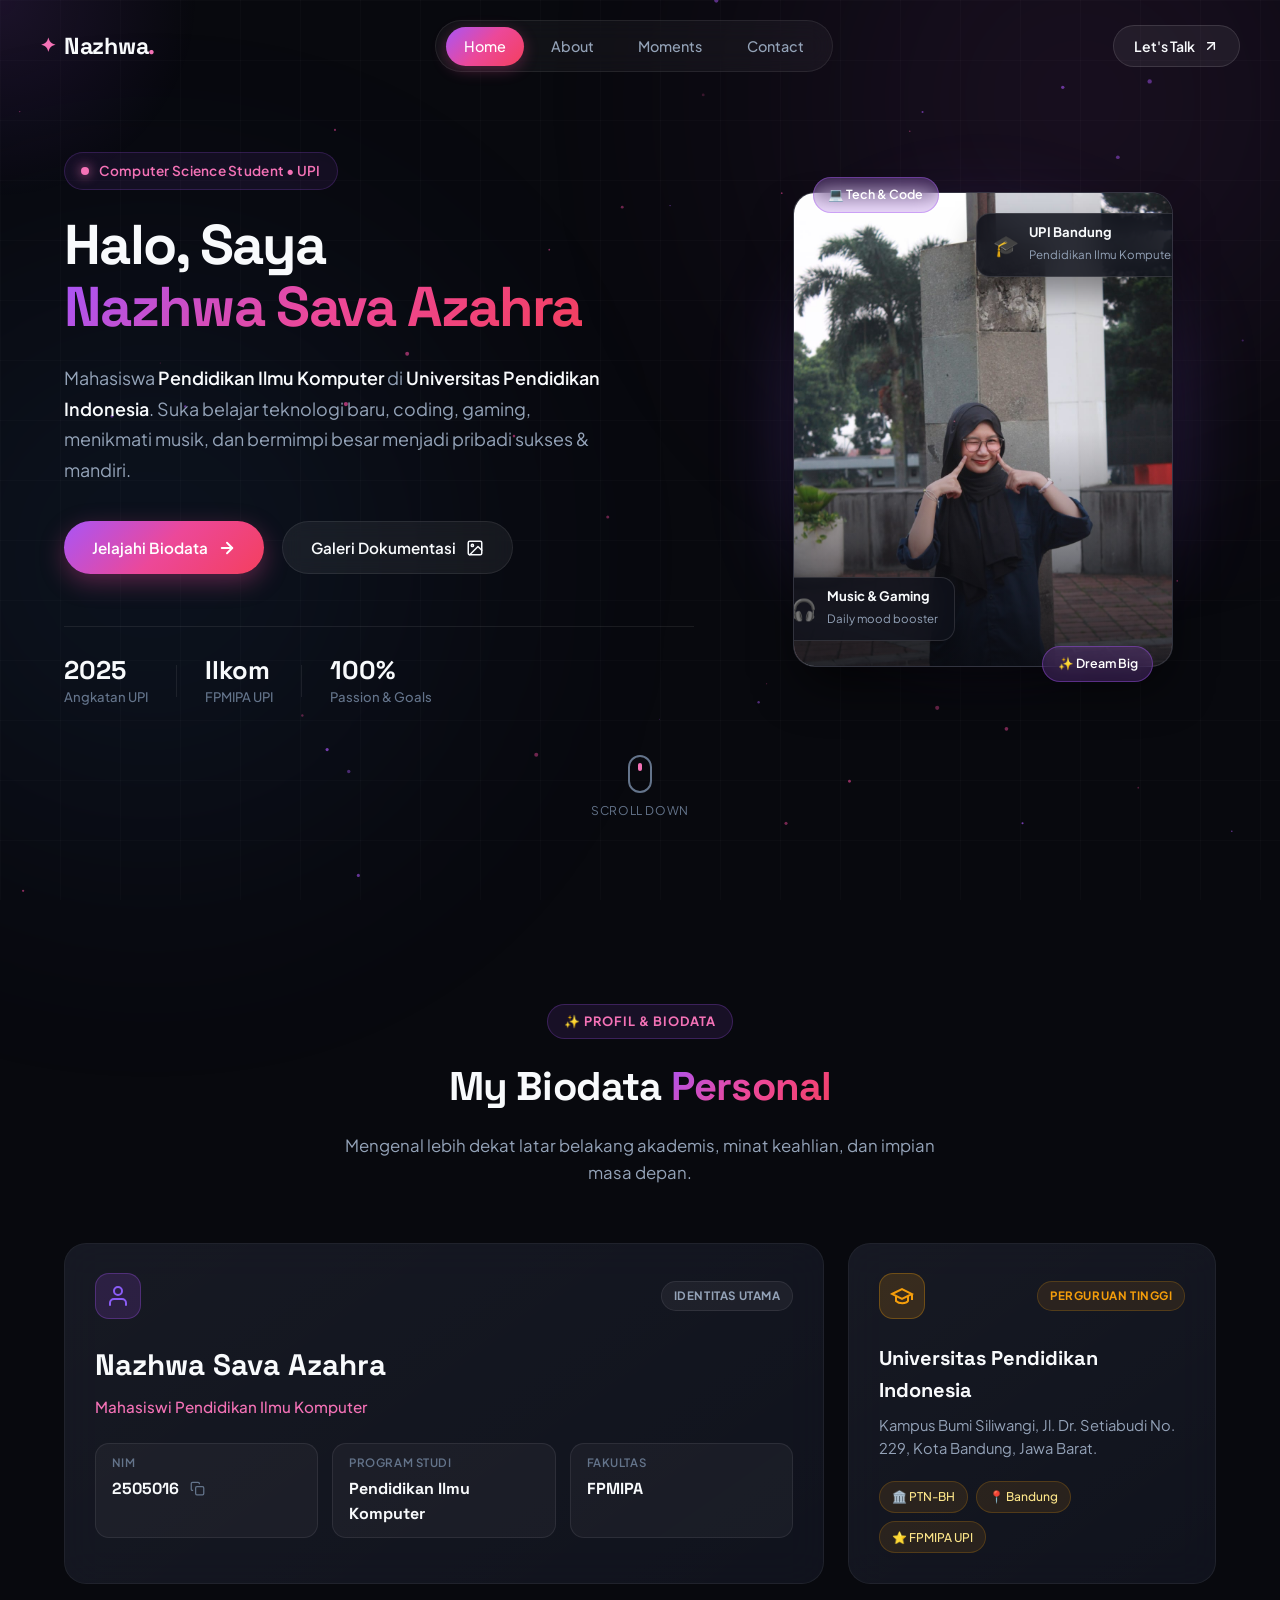
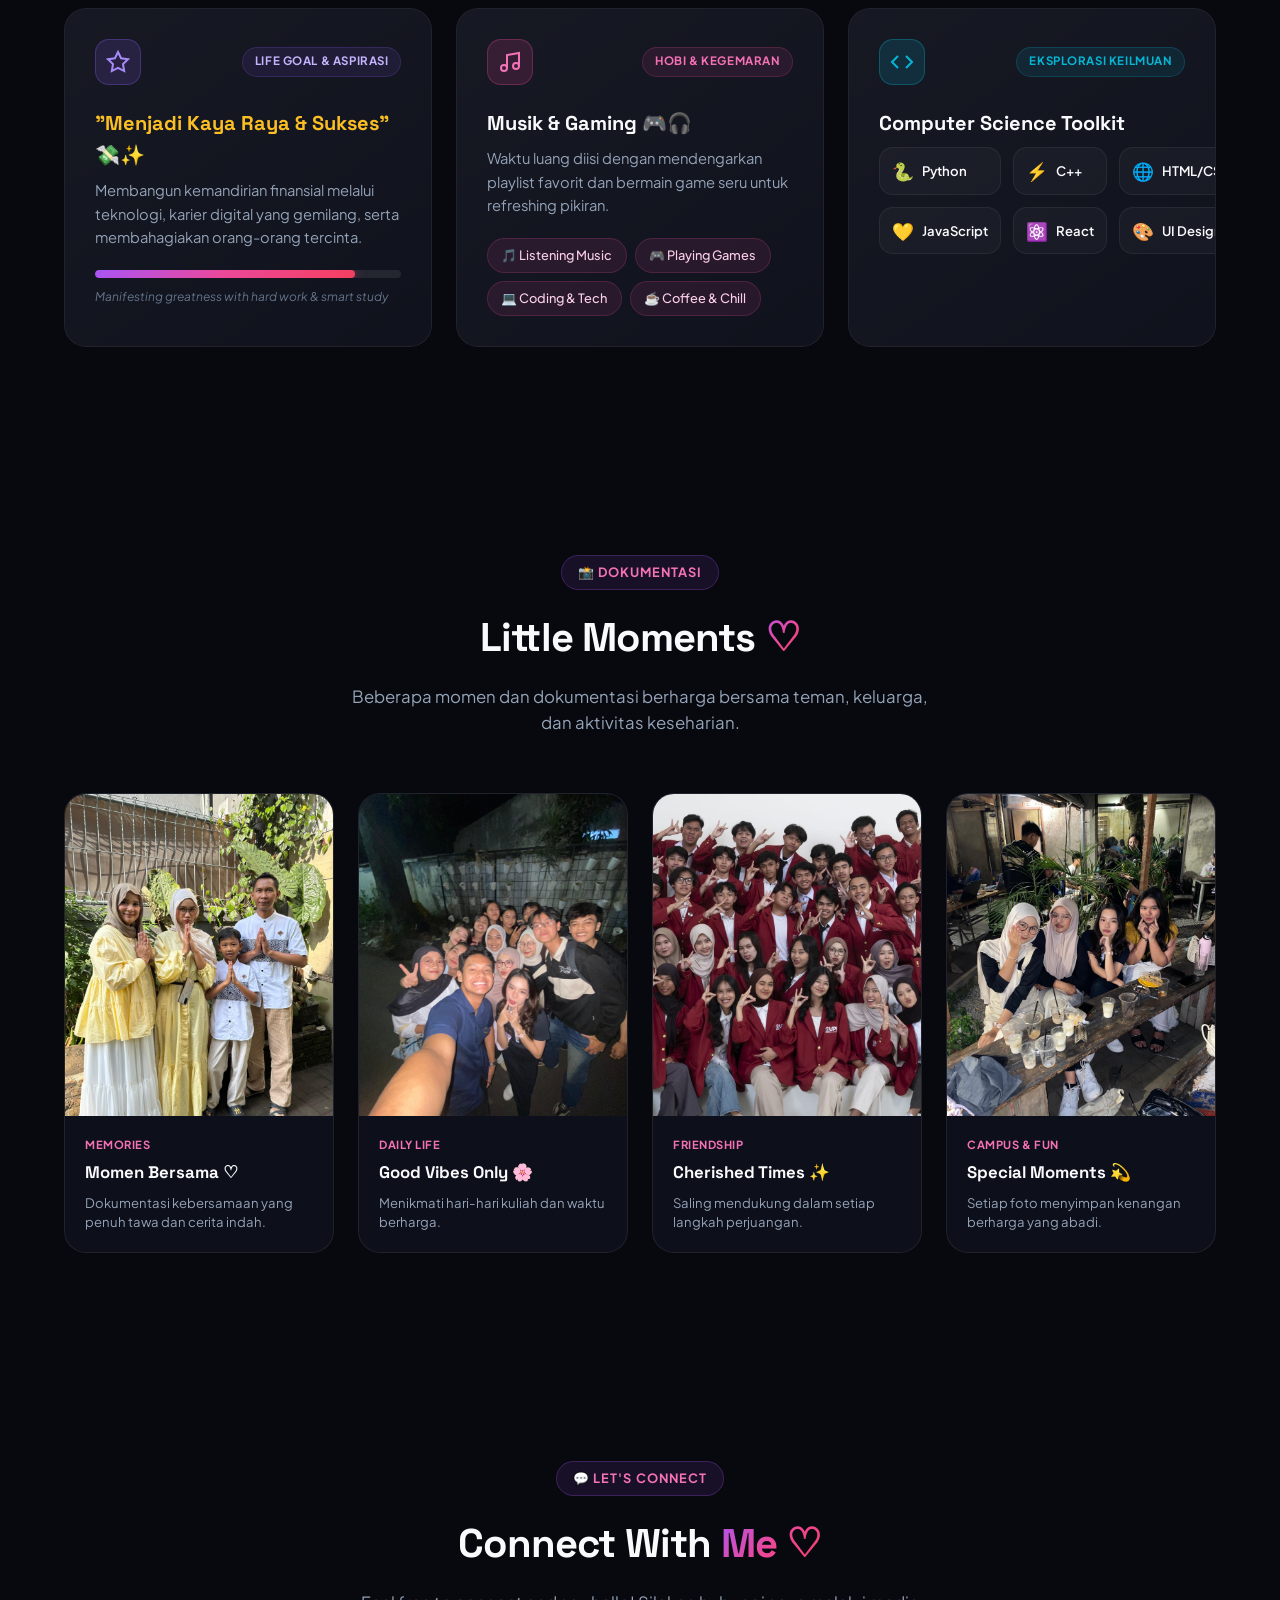
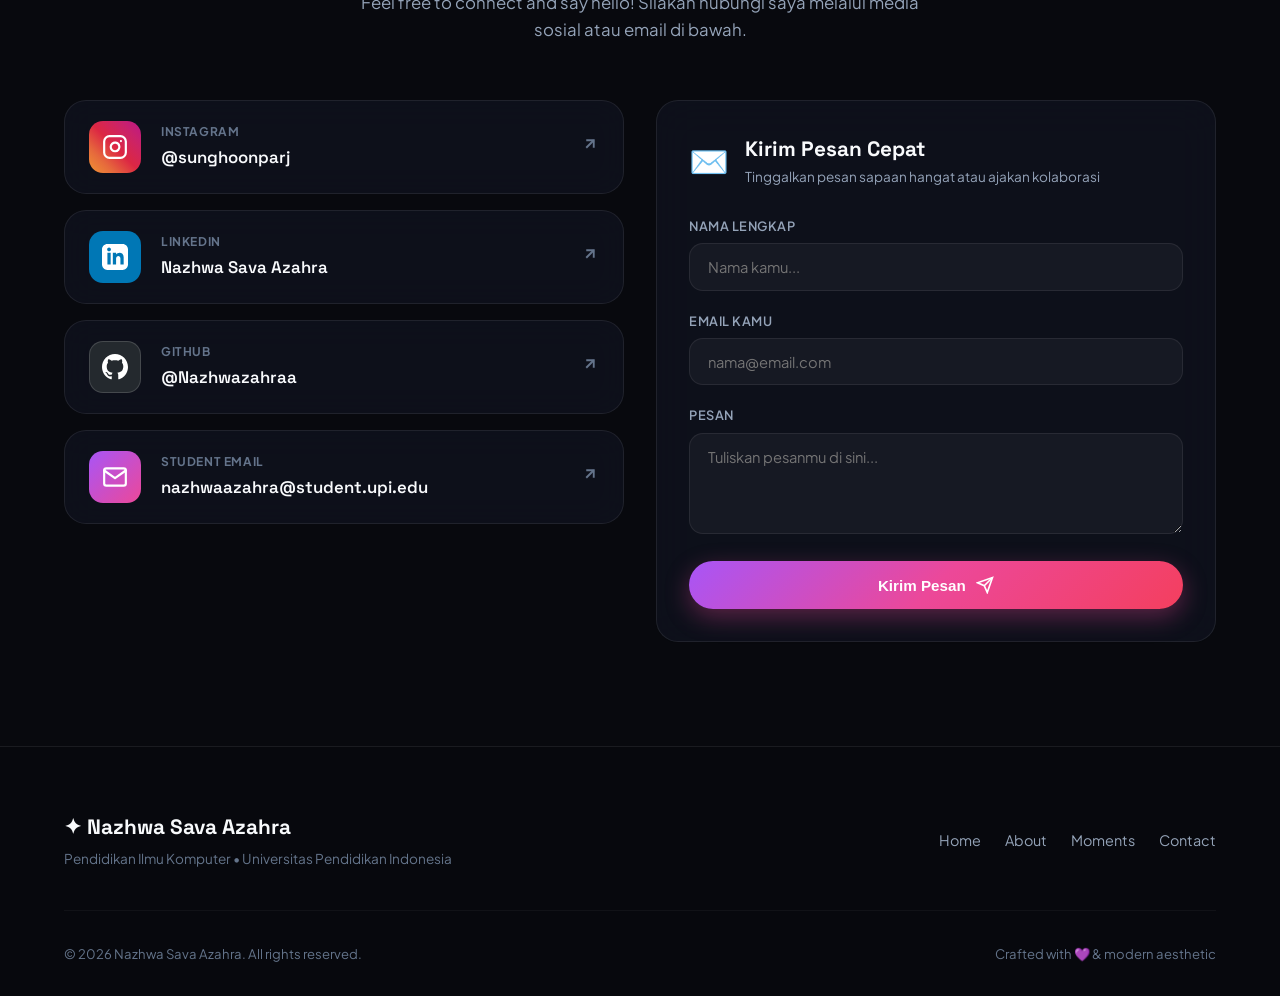
==== index.html @ 4b1cbdb0 "feat: modern redesign of Nazhwa Sava Azahra biodata & portfolio" ====
<!DOCTYPE html>
<html lang="id">
<head>
    <meta charset="UTF-8">
    <meta name="viewport" content="width=device-width, initial-scale=1.0">
    <meta name="description" content="Website Biodata & Portofolio Nazhwa Sava Azahra - Mahasiswa Pendidikan Ilmu Komputer Universitas Pendidikan Indonesia (UPI)">
    <meta name="keywords" content="Nazhwa Sava Azahra, Biodata Nazhwa, UPI, Pendidikan Ilmu Komputer, Portfolio">
    <meta name="author" content="Nazhwa Sava Azahra">
    <title>Nazhwa Sava Azahra | Official Portfolio & Biodata</title>
    
    <!-- Google Fonts -->
    <link rel="preconnect" href="https://fonts.googleapis.com">
    <link rel="preconnect" href="https://fonts.gstatic.com" crossorigin>
    <link href="https://fonts.googleapis.com/css2?family=Plus+Jakarta+Sans:wght@300;400;500;600;700;800&family=Space+Grotesk:wght@500;600;700&display=swap" rel="stylesheet">
    
    <!-- Stylesheet -->
    <link rel="stylesheet" href="style.css">
    
    <!-- Favicon -->
    <link rel="icon" href="data:image/svg+xml,<svg xmlns='http://www.w3.org/2000/svg' viewBox='0 0 100 100'><text y='.9em' font-size='90'>🌸</text></svg>">
</head>
<body>
    <!-- Ambient Background Effects -->
    <div class="ambient-glow glow-top"></div>
    <div class="ambient-glow glow-bottom"></div>
    <div class="ambient-grid"></div>
    <canvas id="particleCanvas" class="particle-canvas"></canvas>

    <!-- Custom Cursor Glow -->
    <div class="cursor-glow" id="cursorGlow"></div>

    <!-- Navigation Header -->
    <header class="header" id="header">
        <nav class="navbar">
            <a href="#home" class="logo">
                <span class="logo-sparkle">✦</span>
                <span class="logo-text">Nazhwa<span class="accent-dot">.</span></span>
            </a>

            <div class="nav-menu" id="navMenu">
                <ul class="nav-list">
                    <li class="nav-item">
                        <a href="#home" class="nav-link active" data-section="home">Home</a>
                    </li>
                    <li class="nav-item">
                        <a href="#about" class="nav-link" data-section="about">About</a>
                    </li>
                    <li class="nav-item">
                        <a href="#documentation" class="nav-link" data-section="documentation">Moments</a>
                    </li>
                    <li class="nav-item">
                        <a href="#contact" class="nav-link" data-section="contact">Contact</a>
                    </li>
                </ul>
            </div>

            <div class="nav-actions">
                <a href="#contact" class="btn-nav">
                    <span>Let's Talk</span>
                    <svg width="16" height="16" viewBox="0 0 24 24" fill="none" stroke="currentColor" stroke-width="2.2" stroke-linecap="round" stroke-linejoin="round"><line x1="7" y1="17" x2="17" y2="7"></line><polyline points="7 7 17 7 17 17"></polyline></svg>
                </a>
                <button class="mobile-toggle" id="mobileToggle" aria-label="Toggle navigation">
                    <span class="bar bar-1"></span>
                    <span class="bar bar-2"></span>
                </button>
            </div>
        </nav>
    </header>

    <main>
        <!-- HERO SECTION -->
        <section class="hero" id="home">
            <div class="hero-container">
                <div class="hero-text-col">
                    <div class="hero-pill animate-fade">
                        <span class="pulse-indicator"></span>
                        <span class="pill-text">Computer Science Student • UPI</span>
                    </div>

                    <h1 class="hero-heading animate-fade-delay-1">
                        Halo, Saya <br>
                        <span class="gradient-text">Nazhwa Sava Azahra</span>
                    </h1>

                    <p class="hero-bio animate-fade-delay-2">
                        Mahasiswa <strong>Pendidikan Ilmu Komputer</strong> di <strong>Universitas Pendidikan Indonesia</strong>.
                        Suka belajar teknologi baru, coding, gaming, menikmati musik, dan bermimpi besar menjadi pribadi sukses & mandiri.
                    </p>

                    <div class="hero-buttons animate-fade-delay-3">
                        <a href="#about" class="btn btn-primary">
                            <span>Jelajahi Biodata</span>
                            <svg width="18" height="18" viewBox="0 0 24 24" fill="none" stroke="currentColor" stroke-width="2.5" stroke-linecap="round" stroke-linejoin="round"><line x1="5" y1="12" x2="19" y2="12"></line><polyline points="12 5 19 12 12 19"></polyline></svg>
                        </a>
                        <a href="#documentation" class="btn btn-secondary">
                            <span>Galeri Dokumentasi</span>
                            <svg width="18" height="18" viewBox="0 0 24 24" fill="none" stroke="currentColor" stroke-width="2" stroke-linecap="round" stroke-linejoin="round"><rect x="3" y="3" width="18" height="18" rx="2" ry="2"></rect><circle cx="8.5" cy="8.5" r="1.5"></circle><polyline points="21 15 16 10 5 21"></polyline></svg>
                        </a>
                    </div>

                    <!-- Hero Stats -->
                    <div class="hero-stats-row animate-fade-delay-4">
                        <div class="stat-card">
                            <span class="stat-num">2025</span>
                            <span class="stat-desc">Angkatan UPI</span>
                        </div>
                        <div class="stat-sep"></div>
                        <div class="stat-card">
                            <span class="stat-num">Ilkom</span>
                            <span class="stat-desc">FPMIPA UPI</span>
                        </div>
                        <div class="stat-sep"></div>
                        <div class="stat-card">
                            <span class="stat-num">100%</span>
                            <span class="stat-desc">Passion & Goals</span>
                        </div>
                    </div>
                </div>

                <div class="hero-visual-col animate-fade-delay-2">
                    <div class="profile-card-wrapper">
                        <div class="profile-glow"></div>
                        <div class="profile-frame">
                            <img src="images/foto5.jpeg" alt="Foto Nazhwa Sava Azahra" class="profile-img" id="profileImage">
                            <div class="profile-overlay-gradient"></div>
                            
                            <!-- Badges floating on profile -->
                            <div class="floating-tag tag-top-right">
                                <span class="tag-icon">🎓</span>
                                <div class="tag-text">
                                    <strong>UPI Bandung</strong>
                                    <span>Pendidikan Ilmu Komputer</span>
                                </div>
                            </div>

                            <div class="floating-tag tag-bottom-left">
                                <span class="tag-icon">🎧</span>
                                <div class="tag-text">
                                    <strong>Music & Gaming</strong>
                                    <span>Daily mood booster</span>
                                </div>
                            </div>
                        </div>

                        <!-- Tech / Passion floating pills -->
                        <div class="floating-bubble bubble-1">💻 Tech & Code</div>
                        <div class="floating-bubble bubble-2">✨ Dream Big</div>
                    </div>
                </div>
            </div>

            <a href="#about" class="scroll-down-btn" aria-label="Scroll ke About">
                <span class="scroll-mouse">
                    <span class="scroll-wheel"></span>
                </span>
                <span class="scroll-text">Scroll Down</span>
            </a>
        </section>

        <!-- ABOUT / BIODATA SECTION -->
        <section class="section about-section" id="about">
            <div class="section-container">
                <div class="section-badge-wrapper">
                    <span class="section-badge">✨ PROFIL & BIODATA</span>
                </div>
                <h2 class="section-title">My Biodata <span class="gradient-text">Personal</span></h2>
                <p class="section-subtitle">
                    Mengenal lebih dekat latar belakang akademis, minat keahlian, dan impian masa depan.
                </p>

                <!-- Bento Grid Layout -->
                <div class="bento-grid">
                    <!-- Main Profile Bento -->
                    <div class="bento-card bento-hero-info">
                        <div class="bento-header">
                            <div class="bento-icon-box">
                                <svg width="24" height="24" viewBox="0 0 24 24" fill="none" stroke="currentColor" stroke-width="2" stroke-linecap="round" stroke-linejoin="round"><path d="M20 21v-2a4 4 0 0 0-4-4H8a4 4 0 0 0-4 4v2"></path><circle cx="12" cy="7" r="4"></circle></svg>
                            </div>
                            <span class="bento-badge">Identitas Utama</span>
                        </div>
                        <h3 class="bento-name">Nazhwa Sava Azahra</h3>
                        <p class="bento-subname">Mahasiswi Pendidikan Ilmu Komputer</p>

                        <div class="info-chips-list">
                            <div class="info-chip">
                                <span class="chip-label">NIM</span>
                                <div class="chip-value-group">
                                    <span class="chip-value" id="nimText">2505016</span>
                                    <button class="copy-btn" onclick="copyNIM()" title="Salin NIM">
                                        <svg width="15" height="15" viewBox="0 0 24 24" fill="none" stroke="currentColor" stroke-width="2"><rect x="9" y="9" width="13" height="13" rx="2" ry="2"></rect><path d="M5 15H4a2 2 0 0 1-2-2V4a2 2 0 0 1 2-2h9a2 2 0 0 1 2 2v1"></path></svg>
                                    </button>
                                </div>
                            </div>
                            <div class="info-chip">
                                <span class="chip-label">Program Studi</span>
                                <span class="chip-value">Pendidikan Ilmu Komputer</span>
                            </div>
                            <div class="info-chip">
                                <span class="chip-label">Fakultas</span>
                                <span class="chip-value">FPMIPA</span>
                            </div>
                        </div>
                    </div>

                    <!-- Campus Bento -->
                    <div class="bento-card bento-campus">
                        <div class="bento-header">
                            <div class="bento-icon-box gold">
                                <svg width="24" height="24" viewBox="0 0 24 24" fill="none" stroke="currentColor" stroke-width="2"><path d="M22 10v6M2 10l10-5 10 5-10 5z"></path><path d="M6 12v5c3 3 10 3 12 0v-5"></path></svg>
                            </div>
                            <span class="bento-badge gold">Perguruan Tinggi</span>
                        </div>
                        <h4 class="bento-card-title">Universitas Pendidikan Indonesia</h4>
                        <p class="bento-card-desc">Kampus Bumi Siliwangi, Jl. Dr. Setiabudi No. 229, Kota Bandung, Jawa Barat.</p>
                        <div class="campus-tags">
                            <span class="mini-pill">🏛️ PTN-BH</span>
                            <span class="mini-pill">📍 Bandung</span>
                            <span class="mini-pill">⭐ FPMIPA UPI</span>
                        </div>
                    </div>

                    <!-- Cita-cita / Aspirasi Bento -->
                    <div class="bento-card bento-goals">
                        <div class="bento-header">
                            <div class="bento-icon-box purple">
                                <svg width="24" height="24" viewBox="0 0 24 24" fill="none" stroke="currentColor" stroke-width="2"><polygon points="12 2 15.09 8.26 22 9.27 17 14.14 18.18 21.02 12 17.77 5.82 21.02 7 14.14 2 9.27 8.91 8.26 12 2"></polygon></svg>
                            </div>
                            <span class="bento-badge purple">Life Goal & Aspirasi</span>
                        </div>
                        <h4 class="bento-card-title goals-headline">"Menjadi Kaya Raya & Sukses" 💸✨</h4>
                        <p class="bento-card-desc">
                            Membangun kemandirian finansial melalui teknologi, karier digital yang gemilang, serta membahagiakan orang-orang tercinta.
                        </p>
                        <div class="goal-progress-bar">
                            <div class="progress-fill" style="width: 85%;"></div>
                        </div>
                        <span class="goal-subtext">Manifesting greatness with hard work & smart study</span>
                    </div>

                    <!-- Hobi & Interests Bento -->
                    <div class="bento-card bento-hobby">
                        <div class="bento-header">
                            <div class="bento-icon-box pink">
                                <svg width="24" height="24" viewBox="0 0 24 24" fill="none" stroke="currentColor" stroke-width="2"><path d="M9 18V5l12-2v13"></path><circle cx="6" cy="18" r="3"></circle><circle cx="18" cy="16" r="3"></circle></svg>
                            </div>
                            <span class="bento-badge pink">Hobi & Kegemaran</span>
                        </div>
                        <h4 class="bento-card-title">Musik & Gaming 🎮🎧</h4>
                        <p class="bento-card-desc">
                            Waktu luang diisi dengan mendengarkan playlist favorit dan bermain game seru untuk refreshing pikiran.
                        </p>
                        <div class="hobby-chips">
                            <span class="hobby-tag">🎵 Listening Music</span>
                            <span class="hobby-tag">🎮 Playing Games</span>
                            <span class="hobby-tag">💻 Coding & Tech</span>
                            <span class="hobby-tag">☕ Coffee & Chill</span>
                        </div>
                    </div>

                    <!-- Skills & Tech Stack Bento -->
                    <div class="bento-card bento-skills">
                        <div class="bento-header">
                            <div class="bento-icon-box cyan">
                                <svg width="24" height="24" viewBox="0 0 24 24" fill="none" stroke="currentColor" stroke-width="2"><polyline points="16 18 22 12 16 6"></polyline><polyline points="8 6 2 12 8 18"></polyline></svg>
                            </div>
                            <span class="bento-badge cyan">Eksplorasi Keilmuan</span>
                        </div>
                        <h4 class="bento-card-title">Computer Science Toolkit</h4>
                        <div class="skills-grid">
                            <div class="skill-item">
                                <span class="skill-icon">🐍</span>
                                <span class="skill-name">Python</span>
                            </div>
                            <div class="skill-item">
                                <span class="skill-icon">⚡</span>
                                <span class="skill-name">C++</span>
                            </div>
                            <div class="skill-item">
                                <span class="skill-icon">🌐</span>
                                <span class="skill-name">HTML/CSS</span>
                            </div>
                            <div class="skill-item">
                                <span class="skill-icon">💛</span>
                                <span class="skill-name">JavaScript</span>
                            </div>
                            <div class="skill-item">
                                <span class="skill-icon">⚛️</span>
                                <span class="skill-name">React</span>
                            </div>
                            <div class="skill-item">
                                <span class="skill-icon">🎨</span>
                                <span class="skill-name">UI Design</span>
                            </div>
                        </div>
                    </div>
                </div>
            </div>
        </section>

        <!-- DOCUMENTATION / GALLERY SECTION -->
        <section class="section moments-section" id="documentation">
            <div class="section-container">
                <div class="section-badge-wrapper">
                    <span class="section-badge">📸 DOKUMENTASI</span>
                </div>
                <h2 class="section-title">Little Moments <span class="gradient-text">♡</span></h2>
                <p class="section-subtitle">
                    Beberapa momen dan dokumentasi berharga bersama teman, keluarga, dan aktivitas keseharian.
                </p>

                <!-- Moments Gallery Grid -->
                <div class="moments-grid">
                    <!-- Photo 1 -->
                    <div class="moment-card" onclick="openLightbox('images/foto1.jpeg', 'Dokumentasi Momen 1', 'Momen berharga bersama teman dan rekan seperjuangan.')">
                        <div class="moment-img-wrapper">
                            <img src="images/foto1.jpeg" alt="Dokumentasi 1 - Nazhwa Sava Azahra" loading="lazy">
                            <div class="moment-overlay">
                                <span class="zoom-icon">
                                    <svg width="22" height="22" viewBox="0 0 24 24" fill="none" stroke="currentColor" stroke-width="2"><circle cx="11" cy="11" r="8"></circle><line x1="21" y1="21" x2="16.65" y2="16.65"></line><line x1="11" y1="8" x2="11" y2="14"></line><line x1="8" y1="11" x2="14" y2="11"></line></svg>
                                </span>
                            </div>
                        </div>
                        <div class="moment-info">
                            <span class="moment-tag">Memories</span>
                            <h4 class="moment-caption">Momen Bersama ♡</h4>
                            <p class="moment-sub">Dokumentasi kebersamaan yang penuh tawa dan cerita indah.</p>
                        </div>
                    </div>

                    <!-- Photo 2 -->
                    <div class="moment-card" onclick="openLightbox('images/foto2.jpeg', 'Dokumentasi Momen 2', 'Hangout dan momen santai pengisi energi positif.')">
                        <div class="moment-img-wrapper">
                            <img src="images/foto2.jpeg" alt="Dokumentasi 2 - Nazhwa Sava Azahra" loading="lazy">
                            <div class="moment-overlay">
                                <span class="zoom-icon">
                                    <svg width="22" height="22" viewBox="0 0 24 24" fill="none" stroke="currentColor" stroke-width="2"><circle cx="11" cy="11" r="8"></circle><line x1="21" y1="21" x2="16.65" y2="16.65"></line><line x1="11" y1="8" x2="11" y2="14"></line><line x1="8" y1="11" x2="14" y2="11"></line></svg>
                                </span>
                            </div>
                        </div>
                        <div class="moment-info">
                            <span class="moment-tag">Daily Life</span>
                            <h4 class="moment-caption">Good Vibes Only 🌸</h4>
                            <p class="moment-sub">Menikmati hari-hari kuliah dan waktu berharga.</p>
                        </div>
                    </div>

                    <!-- Photo 3 -->
                    <div class="moment-card" onclick="openLightbox('images/foto3.jpeg', 'Dokumentasi Momen 3', 'Suasana kebersamaan yang tak terlupakan.')">
                        <div class="moment-img-wrapper">
                            <img src="images/foto3.jpeg" alt="Dokumentasi 3 - Nazhwa Sava Azahra" loading="lazy">
                            <div class="moment-overlay">
                                <span class="zoom-icon">
                                    <svg width="22" height="22" viewBox="0 0 24 24" fill="none" stroke="currentColor" stroke-width="2"><circle cx="11" cy="11" r="8"></circle><line x1="21" y1="21" x2="16.65" y2="16.65"></line><line x1="11" y1="8" x2="11" y2="14"></line><line x1="8" y1="11" x2="14" y2="11"></line></svg>
                                </span>
                            </div>
                        </div>
                        <div class="moment-info">
                            <span class="moment-tag">Friendship</span>
                            <h4 class="moment-caption">Cherished Times ✨</h4>
                            <p class="moment-sub">Saling mendukung dalam setiap langkah perjuangan.</p>
                        </div>
                    </div>

                    <!-- Photo 4 -->
                    <div class="moment-card" onclick="openLightbox('images/foto4.jpeg', 'Dokumentasi Momen 4', 'Eksplorasi kegiatan kampus & momen tak tergantikan.')">
                        <div class="moment-img-wrapper">
                            <img src="images/foto4.jpeg" alt="Dokumentasi 4 - Nazhwa Sava Azahra" loading="lazy">
                            <div class="moment-overlay">
                                <span class="zoom-icon">
                                    <svg width="22" height="22" viewBox="0 0 24 24" fill="none" stroke="currentColor" stroke-width="2"><circle cx="11" cy="11" r="8"></circle><line x1="21" y1="21" x2="16.65" y2="16.65"></line><line x1="11" y1="8" x2="11" y2="14"></line><line x1="8" y1="11" x2="14" y2="11"></line></svg>
                                </span>
                            </div>
                        </div>
                        <div class="moment-info">
                            <span class="moment-tag">Campus & Fun</span>
                            <h4 class="moment-caption">Special Moments 💫</h4>
                            <p class="moment-sub">Setiap foto menyimpan kenangan berharga yang abadi.</p>
                        </div>
                    </div>
                </div>
            </div>
        </section>

        <!-- CONTACT SECTION -->
        <section class="section contact-section" id="contact">
            <div class="section-container">
                <div class="section-badge-wrapper">
                    <span class="section-badge">💬 LET'S CONNECT</span>
                </div>
                <h2 class="section-title">Connect With <span class="gradient-text">Me ♡</span></h2>
                <p class="section-subtitle">
                    Feel free to connect and say hello! Silakan hubungi saya melalui media sosial atau email di bawah.
                </p>

                <div class="contact-layout">
                    <!-- Left: Social Channels Grid -->
                    <div class="social-channels-grid">
                        <!-- Instagram -->
                        <a href="https://instagram.com/sunghoonparj" target="_blank" rel="noopener noreferrer" class="social-box instagram">
                            <div class="social-icon-wrapper">
                                <svg width="26" height="26" viewBox="0 0 24 24" fill="none" stroke="currentColor" stroke-width="2" stroke-linecap="round" stroke-linejoin="round"><rect x="2" y="2" width="20" height="20" rx="5" ry="5"></rect><path d="M16 11.37A4 4 0 1 1 12.63 8 4 4 0 0 1 16 11.37z"></path><line x1="17.5" y1="6.5" x2="17.51" y2="6.5"></line></svg>
                            </div>
                            <div class="social-details">
                                <span class="social-platform-name">Instagram</span>
                                <span class="social-handle">@sunghoonparj</span>
                            </div>
                            <span class="external-link-arrow">
                                <svg width="18" height="18" viewBox="0 0 24 24" fill="none" stroke="currentColor" stroke-width="2.5"><line x1="7" y1="17" x2="17" y2="7"></line><polyline points="7 7 17 7 17 17"></polyline></svg>
                            </span>
                        </a>

                        <!-- LinkedIn -->
                        <a href="https://linkedin.com/in/nazhwa-sava-azahra" target="_blank" rel="noopener noreferrer" class="social-box linkedin">
                            <div class="social-icon-wrapper">
                                <svg width="26" height="26" viewBox="0 0 24 24" fill="currentColor"><path d="M19 0h-14c-2.761 0-5 2.239-5 5v14c0 2.761 2.239 5 5 5h14c2.762 0 5-2.239 5-5v-14c0-2.761-2.238-5-5-5zm-11 19h-3v-11h3v11zm-1.5-12.268c-.966 0-1.75-.79-1.75-1.764s.784-1.764 1.75-1.764 1.75.79 1.75 1.764-.783 1.764-1.75 1.764zm13.5 12.268h-3v-5.604c0-3.368-4-3.113-4 0v5.604h-3v-11h3v1.765c1.396-2.586 7-2.777 7 2.476v6.759z"/></svg>
                            </div>
                            <div class="social-details">
                                <span class="social-platform-name">LinkedIn</span>
                                <span class="social-handle">Nazhwa Sava Azahra</span>
                            </div>
                            <span class="external-link-arrow">
                                <svg width="18" height="18" viewBox="0 0 24 24" fill="none" stroke="currentColor" stroke-width="2.5"><line x1="7" y1="17" x2="17" y2="7"></line><polyline points="7 7 17 7 17 17"></polyline></svg>
                            </span>
                        </a>

                        <!-- GitHub -->
                        <a href="https://github.com/Nazhwazahraa" target="_blank" rel="noopener noreferrer" class="social-box github">
                            <div class="social-icon-wrapper">
                                <svg width="26" height="26" viewBox="0 0 24 24" fill="currentColor"><path d="M12 0c-6.626 0-12 5.373-12 12 0 5.302 3.438 9.8 8.207 11.387.599.111.793-.261.793-.577v-2.234c-3.338.726-4.033-1.416-4.033-1.416-.546-1.387-1.333-1.756-1.333-1.756-1.089-.745.083-.729.083-.729 1.205.084 1.839 1.237 1.839 1.237 1.07 1.834 2.807 1.304 3.492.997.107-.775.418-1.305.762-1.604-2.665-.305-5.467-1.334-5.467-5.931 0-1.311.469-2.381 1.236-3.221-.124-.303-.535-1.524.117-3.176 0 0 1.008-.322 3.301 1.23.957-.266 1.983-.399 3.003-.404 1.02.005 2.047.138 3.006.404 2.291-1.552 3.297-1.23 3.297-1.23.653 1.653.242 2.874.118 3.176.77.84 1.235 1.911 1.235 3.221 0 4.609-2.807 5.624-5.479 5.921.43.372.823 1.102.823 2.222v3.293c0 .319.192.694.801.576 4.765-1.589 8.199-6.086 8.199-11.386 0-6.627-5.373-12-12-12z"/></svg>
                            </div>
                            <div class="social-details">
                                <span class="social-platform-name">GitHub</span>
                                <span class="social-handle">@Nazhwazahraa</span>
                            </div>
                            <span class="external-link-arrow">
                                <svg width="18" height="18" viewBox="0 0 24 24" fill="none" stroke="currentColor" stroke-width="2.5"><line x1="7" y1="17" x2="17" y2="7"></line><polyline points="7 7 17 7 17 17"></polyline></svg>
                            </span>
                        </a>

                        <!-- Email -->
                        <a href="mailto:nazhwaazahra@student.upi.edu" class="social-box email">
                            <div class="social-icon-wrapper">
                                <svg width="26" height="26" viewBox="0 0 24 24" fill="none" stroke="currentColor" stroke-width="2" stroke-linecap="round" stroke-linejoin="round"><path d="M4 4h16c1.1 0 2 .9 2 2v12c0 1.1-.9 2-2 2H4c-1.1 0-2-.9-2-2V6c0-1.1.9-2 2-2z"></path><polyline points="22,6 12,13 2,6"></polyline></svg>
                            </div>
                            <div class="social-details">
                                <span class="social-platform-name">Student Email</span>
                                <span class="social-handle">nazhwaazahra@student.upi.edu</span>
                            </div>
                            <span class="external-link-arrow">
                                <svg width="18" height="18" viewBox="0 0 24 24" fill="none" stroke="currentColor" stroke-width="2.5"><line x1="7" y1="17" x2="17" y2="7"></line><polyline points="7 7 17 7 17 17"></polyline></svg>
                            </span>
                        </a>
                    </div>

                    <!-- Right: Quick Interactive Message Box -->
                    <div class="quick-contact-card">
                        <div class="quick-contact-header">
                            <span class="envelope-icon">✉️</span>
                            <div>
                                <h4>Kirim Pesan Cepat</h4>
                                <p>Tinggalkan pesan sapaan hangat atau ajakan kolaborasi</p>
                            </div>
                        </div>

                        <form id="contactForm" onsubmit="handleContactSubmit(event)">
                            <div class="form-group">
                                <label for="senderName">Nama Lengkap</label>
                                <input type="text" id="senderName" placeholder="Nama kamu..." required>
                            </div>

                            <div class="form-group">
                                <label for="senderEmail">Email Kamu</label>
                                <input type="email" id="senderEmail" placeholder="nama@email.com" required>
                            </div>

                            <div class="form-group">
                                <label for="senderMessage">Pesan</label>
                                <textarea id="senderMessage" rows="4" placeholder="Tuliskan pesanmu di sini..." required></textarea>
                            </div>

                            <button type="submit" class="btn btn-primary btn-submit">
                                <span>Kirim Pesan</span>
                                <svg width="18" height="18" viewBox="0 0 24 24" fill="none" stroke="currentColor" stroke-width="2.2"><line x1="22" y1="2" x2="11" y2="13"></line><polygon points="22 2 15 22 11 13 2 9 22 2"></polygon></svg>
                            </button>
                        </form>
                    </div>
                </div>
            </div>
        </section>
    </main>

    <!-- FOOTER -->
    <footer class="footer">
        <div class="footer-container">
            <div class="footer-top">
                <div class="footer-brand">
                    <span class="footer-logo">✦ Nazhwa Sava Azahra</span>
                    <p class="footer-desc">Pendidikan Ilmu Komputer • Universitas Pendidikan Indonesia</p>
                </div>
                <div class="footer-nav">
                    <a href="#home">Home</a>
                    <a href="#about">About</a>
                    <a href="#documentation">Moments</a>
                    <a href="#contact">Contact</a>
                </div>
            </div>

            <div class="footer-bottom">
                <p class="footer-copy">© 2026 Nazhwa Sava Azahra. All rights reserved.</p>
                <p class="footer-love">Crafted with 💜 & modern aesthetic</p>
            </div>
        </div>
    </footer>

    <!-- LIGHTBOX MODAL -->
    <div class="lightbox-modal" id="lightboxModal" onclick="closeLightbox(event)">
        <button class="lightbox-close" onclick="closeLightboxDirectly()" aria-label="Close modal">&times;</button>
        <div class="lightbox-content" onclick="event.stopPropagation()">
            <img src="" alt="" id="lightboxImg">
            <div class="lightbox-caption-box">
                <h4 id="lightboxTitle">Judul Momen</h4>
                <p id="lightboxDesc">Deskripsi momen</p>
            </div>
        </div>
    </div>

    <!-- TOAST NOTIFICATION -->
    <div class="toast" id="toastNotification">
        <span class="toast-icon">✓</span>
        <span class="toast-message" id="toastMessage">NIM berhasil disalin!</span>
    </div>

    <!-- Script -->
    <script src="script.js"></script>
</body>
</html>
---- style.css ----
/* ==========================================================================
   NAZHWA SAVA AZAHRA - MODERN BIODATA REDESIGN
   Aesthetic: Deep Space Glassmorphism, Neon Violet & Rose Accents, Bento Grid
   ========================================================================== */

/* --- ROOT VARIABLES & DESIGN TOKENS --- */
:root {
    --bg-primary: #08090e;
    --bg-secondary: #0e1019;
    --bg-card: rgba(18, 21, 35, 0.65);
    --bg-card-hover: rgba(26, 31, 52, 0.85);
    --bg-card-border: rgba(255, 255, 255, 0.08);
    --bg-card-border-hover: rgba(168, 85, 247, 0.35);

    --text-primary: #f8fafc;
    --text-secondary: #94a3b8;
    --text-muted: #64748b;
    --text-accent: #c084fc;

    /* Vibrant Gradient Accents */
    --accent-purple: #8b5cf6;
    --accent-magenta: #ec4899;
    --accent-pink: #f472b6;
    --accent-cyan: #06b6d4;
    --accent-amber: #f59e0b;
    --accent-emerald: #10b981;

    --gradient-primary: linear-gradient(135deg, #a855f7 0%, #ec4899 50%, #f43f5e 100%);
    --gradient-glow: linear-gradient(135deg, rgba(168, 85, 247, 0.25) 0%, rgba(236, 72, 153, 0.25) 100%);
    --gradient-cyan-purple: linear-gradient(135deg, #06b6d4 0%, #8b5cf6 100%);
    --gradient-card: linear-gradient(145deg, rgba(255, 255, 255, 0.04) 0%, rgba(255, 255, 255, 0.01) 100%);

    --font-main: 'Plus Jakarta Sans', -apple-system, BlinkMacSystemFont, sans-serif;
    --font-heading: 'Space Grotesk', -apple-system, BlinkMacSystemFont, sans-serif;

    --radius-sm: 8px;
    --radius-md: 14px;
    --radius-lg: 22px;
    --radius-full: 9999px;

    --transition-fast: 0.2s cubic-bezier(0.16, 1, 0.3, 1);
    --transition-normal: 0.35s cubic-bezier(0.16, 1, 0.3, 1);
    --transition-slow: 0.6s cubic-bezier(0.16, 1, 0.3, 1);
}

/* --- RESET & GLOBAL STYLES --- */
*, *::before, *::after {
    margin: 0;
    padding: 0;
    box-sizing: border-box;
}

html {
    scroll-behavior: smooth;
    font-size: 16px;
    color-scheme: dark;
}

body {
    font-family: var(--font-main);
    background-color: var(--bg-primary);
    color: var(--text-primary);
    line-height: 1.6;
    overflow-x: hidden;
    position: relative;
    min-height: 100vh;
    -webkit-font-smoothing: antialiased;
    -moz-osx-font-smoothing: grayscale;
}

a {
    color: inherit;
    text-decoration: none;
}

img {
    max-width: 100%;
    display: block;
}

/* --- AMBIENT GLOW & PARTICLES --- */
.ambient-glow {
    position: fixed;
    width: 600px;
    height: 600px;
    border-radius: 50%;
    filter: blur(140px);
    pointer-events: none;
    z-index: 0;
    opacity: 0.45;
}

.glow-top {
    top: -200px;
    right: -100px;
    background: radial-gradient(circle, rgba(168, 85, 247, 0.35) 0%, rgba(236, 72, 153, 0.15) 70%, transparent 100%);
}

.glow-bottom {
    bottom: 5%;
    left: -150px;
    background: radial-gradient(circle, rgba(6, 182, 212, 0.25) 0%, rgba(139, 92, 246, 0.15) 70%, transparent 100%);
}

.ambient-grid {
    position: fixed;
    top: 0;
    left: 0;
    width: 100%;
    height: 100%;
    background-image: 
        linear-gradient(rgba(255, 255, 255, 0.02) 1px, transparent 1px),
        linear-gradient(90deg, rgba(255, 255, 255, 0.02) 1px, transparent 1px);
    background-size: 60px 60px;
    pointer-events: none;
    z-index: 0;
}

.particle-canvas {
    position: fixed;
    top: 0;
    left: 0;
    width: 100%;
    height: 100%;
    pointer-events: none;
    z-index: 1;
}

.cursor-glow {
    position: fixed;
    width: 400px;
    height: 400px;
    border-radius: 50%;
    background: radial-gradient(circle, rgba(168, 85, 247, 0.12) 0%, transparent 70%);
    transform: translate(-50%, -50%);
    pointer-events: none;
    z-index: 2;
    transition: opacity 0.3s ease;
}

/* --- TYPOGRAPHY & COMMON UTILITIES --- */
.gradient-text {
    background: var(--gradient-primary);
    -webkit-background-clip: text;
    -webkit-text-fill-color: transparent;
    display: inline-block;
}

.section-container {
    width: 100%;
    max-width: 1200px;
    margin: 0 auto;
    padding: 0 1.5rem;
    position: relative;
    z-index: 5;
}

.section {
    padding: 6.5rem 0;
    position: relative;
}

.section-badge-wrapper {
    display: flex;
    justify-content: center;
    margin-bottom: 1rem;
}

.section-badge {
    display: inline-flex;
    align-items: center;
    padding: 0.4rem 1rem;
    border-radius: var(--radius-full);
    font-size: 0.8rem;
    font-weight: 700;
    letter-spacing: 0.08em;
    text-transform: uppercase;
    background: rgba(168, 85, 247, 0.1);
    border: 1px solid rgba(168, 85, 247, 0.25);
    color: var(--accent-pink);
}

.section-title {
    font-family: var(--font-heading);
    font-size: 2.5rem;
    font-weight: 700;
    text-align: center;
    color: var(--text-primary);
    margin-bottom: 0.85rem;
    letter-spacing: -0.02em;
}

.section-subtitle {
    font-size: 1.05rem;
    color: var(--text-secondary);
    text-align: center;
    max-width: 600px;
    margin: 0 auto 3.5rem auto;
}

/* --- HEADER & NAVIGATION --- */
.header {
    position: fixed;
    top: 0;
    left: 0;
    width: 100%;
    z-index: 100;
    padding: 1.25rem 2rem;
    transition: all var(--transition-normal);
}

.header.scrolled {
    padding: 0.75rem 2rem;
    background: rgba(8, 9, 14, 0.85);
    backdrop-filter: blur(20px);
    -webkit-backdrop-filter: blur(20px);
    border-bottom: 1px solid var(--bg-card-border);
    box-shadow: 0 10px 30px -10px rgba(0, 0, 0, 0.5);
}

.navbar {
    max-width: 1200px;
    margin: 0 auto;
    display: flex;
    align-items: center;
    justify-content: space-between;
}

.logo {
    display: flex;
    align-items: center;
    gap: 0.5rem;
    font-family: var(--font-heading);
    font-size: 1.45rem;
    font-weight: 700;
    color: var(--text-primary);
    letter-spacing: -0.01em;
}

.logo-sparkle {
    color: var(--accent-pink);
    font-size: 1.2rem;
    animation: pulseSparkle 2.5s infinite;
}

.accent-dot {
    color: var(--accent-pink);
}

@keyframes pulseSparkle {
    0%, 100% { transform: scale(1) rotate(0deg); opacity: 0.9; }
    50% { transform: scale(1.25) rotate(15deg); opacity: 1; filter: drop-shadow(0 0 8px #f472b6); }
}

.nav-list {
    display: flex;
    list-style: none;
    gap: 0.5rem;
    background: rgba(255, 255, 255, 0.04);
    padding: 0.35rem 0.6rem;
    border-radius: var(--radius-full);
    border: 1px solid var(--bg-card-border);
    backdrop-filter: blur(12px);
}

.nav-link {
    display: inline-block;
    padding: 0.5rem 1.15rem;
    border-radius: var(--radius-full);
    font-size: 0.9rem;
    font-weight: 500;
    color: var(--text-secondary);
    transition: all var(--transition-fast);
}

.nav-link:hover {
    color: var(--text-primary);
    background: rgba(255, 255, 255, 0.06);
}

.nav-link.active {
    color: #fff;
    background: var(--gradient-primary);
    box-shadow: 0 4px 15px rgba(236, 72, 153, 0.3);
}

.nav-actions {
    display: flex;
    align-items: center;
    gap: 1rem;
}

.btn-nav {
    display: inline-flex;
    align-items: center;
    gap: 0.5rem;
    padding: 0.55rem 1.25rem;
    border-radius: var(--radius-full);
    font-size: 0.88rem;
    font-weight: 600;
    color: var(--text-primary);
    background: rgba(255, 255, 255, 0.06);
    border: 1px solid rgba(255, 255, 255, 0.12);
    transition: all var(--transition-normal);
}

.btn-nav:hover {
    background: rgba(255, 255, 255, 0.12);
    border-color: rgba(255, 255, 255, 0.25);
    transform: translateY(-1px);
}

.mobile-toggle {
    display: none;
    flex-direction: column;
    justify-content: center;
    gap: 6px;
    width: 42px;
    height: 42px;
    background: rgba(255, 255, 255, 0.05);
    border: 1px solid var(--bg-card-border);
    border-radius: var(--radius-md);
    cursor: pointer;
    padding: 10px;
    z-index: 110;
}

.mobile-toggle .bar {
    width: 100%;
    height: 2px;
    background: var(--text-primary);
    border-radius: 2px;
    transition: all var(--transition-fast);
}

/* --- BUTTONS --- */
.btn {
    display: inline-flex;
    align-items: center;
    justify-content: center;
    gap: 0.65rem;
    padding: 0.85rem 1.75rem;
    border-radius: var(--radius-full);
    font-size: 0.95rem;
    font-weight: 600;
    cursor: pointer;
    transition: all var(--transition-normal);
    border: none;
    position: relative;
    overflow: hidden;
}

.btn-primary {
    background: var(--gradient-primary);
    color: #ffffff;
    box-shadow: 0 8px 25px rgba(236, 72, 153, 0.35);
}

.btn-primary:hover {
    transform: translateY(-2px);
    box-shadow: 0 12px 32px rgba(236, 72, 153, 0.5);
    filter: brightness(1.08);
}

.btn-secondary {
    background: rgba(255, 255, 255, 0.06);
    color: var(--text-primary);
    border: 1px solid var(--bg-card-border);
    backdrop-filter: blur(10px);
}

.btn-secondary:hover {
    background: rgba(255, 255, 255, 0.12);
    border-color: rgba(255, 255, 255, 0.2);
    transform: translateY(-2px);
}

/* --- HERO SECTION --- */
.hero {
    min-height: 100vh;
    padding: 8.5rem 0 4rem 0;
    display: flex;
    flex-direction: column;
    justify-content: center;
    position: relative;
    z-index: 5;
}

.hero-container {
    width: 100%;
    max-width: 1200px;
    margin: 0 auto;
    padding: 0 1.5rem;
    display: grid;
    grid-template-columns: 1.15fr 0.85fr;
    gap: 3.5rem;
    align-items: center;
}

.hero-pill {
    display: inline-flex;
    align-items: center;
    gap: 0.6rem;
    padding: 0.45rem 1rem;
    background: rgba(168, 85, 247, 0.08);
    border: 1px solid rgba(168, 85, 247, 0.2);
    border-radius: var(--radius-full);
    margin-bottom: 1.5rem;
}

.pulse-indicator {
    width: 8px;
    height: 8px;
    background: var(--accent-pink);
    border-radius: 50%;
    box-shadow: 0 0 12px var(--accent-pink);
    animation: livePulse 2s infinite;
}

@keyframes livePulse {
    0% { transform: scale(0.9); opacity: 0.7; }
    50% { transform: scale(1.3); opacity: 1; box-shadow: 0 0 16px #f472b6; }
    100% { transform: scale(0.9); opacity: 0.7; }
}

.pill-text {
    font-size: 0.85rem;
    font-weight: 600;
    color: var(--accent-pink);
    letter-spacing: 0.02em;
}

.hero-heading {
    font-family: var(--font-heading);
    font-size: 3.5rem;
    font-weight: 700;
    line-height: 1.12;
    margin-bottom: 1.5rem;
    letter-spacing: -0.03em;
}

.hero-bio {
    font-size: 1.12rem;
    color: var(--text-secondary);
    line-height: 1.7;
    margin-bottom: 2.25rem;
    max-width: 540px;
}

.hero-bio strong {
    color: var(--text-primary);
    font-weight: 600;
}

.hero-buttons {
    display: flex;
    flex-wrap: wrap;
    gap: 1.1rem;
    margin-bottom: 3.25rem;
}

.hero-stats-row {
    display: flex;
    align-items: center;
    gap: 1.75rem;
    padding-top: 1.75rem;
    border-top: 1px solid var(--bg-card-border);
}

.stat-card {
    display: flex;
    flex-direction: column;
}

.stat-num {
    font-family: var(--font-heading);
    font-size: 1.6rem;
    font-weight: 700;
    color: var(--text-primary);
    line-height: 1.2;
}

.stat-desc {
    font-size: 0.82rem;
    color: var(--text-muted);
    font-weight: 500;
}

.stat-sep {
    width: 1px;
    height: 32px;
    background: var(--bg-card-border);
}

/* Hero Visual & Profile Frame */
.hero-visual-col {
    display: flex;
    justify-content: center;
    position: relative;
}

.profile-card-wrapper {
    position: relative;
    width: 380px;
    max-width: 100%;
}

.profile-glow {
    position: absolute;
    inset: -15px;
    background: radial-gradient(circle, rgba(236, 72, 153, 0.35) 0%, rgba(139, 92, 246, 0.25) 50%, transparent 75%);
    filter: blur(35px);
    border-radius: 35px;
    z-index: 1;
    animation: floatGlow 6s ease-in-out infinite alternate;
}

@keyframes floatGlow {
    0% { transform: scale(0.96) translate(-5px, -5px); opacity: 0.6; }
    100% { transform: scale(1.05) translate(5px, 5px); opacity: 0.9; }
}

.profile-frame {
    position: relative;
    width: 100%;
    aspect-ratio: 4 / 5;
    border-radius: var(--radius-lg);
    overflow: hidden;
    background: var(--bg-card);
    border: 1px solid rgba(255, 255, 255, 0.15);
    box-shadow: 0 25px 50px -12px rgba(0, 0, 0, 0.7);
    z-index: 2;
}

.profile-img {
    width: 100%;
    height: 100%;
    object-fit: cover;
    object-position: center top;
    transition: transform 0.6s cubic-bezier(0.16, 1, 0.3, 1);
}

.profile-frame:hover .profile-img {
    transform: scale(1.04);
}

.profile-overlay-gradient {
    position: absolute;
    inset: 0;
    background: linear-gradient(180deg, transparent 50%, rgba(8, 9, 14, 0.85) 100%);
    pointer-events: none;
}

/* Floating Badges */
.floating-tag {
    position: absolute;
    display: flex;
    align-items: center;
    gap: 0.65rem;
    padding: 0.65rem 1rem;
    background: rgba(14, 16, 25, 0.85);
    border: 1px solid rgba(255, 255, 255, 0.12);
    border-radius: var(--radius-md);
    backdrop-filter: blur(16px);
    box-shadow: 0 15px 30px rgba(0, 0, 0, 0.4);
    z-index: 3;
    animation: floatTag 4s ease-in-out infinite alternate;
}

.tag-top-right {
    top: 20px;
    right: -20px;
}

.tag-bottom-left {
    bottom: 25px;
    left: -20px;
    animation-delay: -2s;
}

@keyframes floatTag {
    0% { transform: translateY(0px); }
    100% { transform: translateY(-8px); }
}

.tag-icon {
    font-size: 1.3rem;
}

.tag-text strong {
    display: block;
    font-size: 0.82rem;
    color: var(--text-primary);
    line-height: 1.2;
}

.tag-text span {
    font-size: 0.72rem;
    color: var(--text-secondary);
}

.floating-bubble {
    position: absolute;
    padding: 0.45rem 0.9rem;
    background: rgba(168, 85, 247, 0.2);
    border: 1px solid rgba(168, 85, 247, 0.4);
    backdrop-filter: blur(12px);
    border-radius: var(--radius-full);
    font-size: 0.78rem;
    font-weight: 600;
    color: #fff;
    z-index: 3;
}

.bubble-1 {
    top: -15px;
    left: 20px;
    animation: floatTag 3.5s ease-in-out infinite alternate;
}

.bubble-2 {
    bottom: -15px;
    right: 20px;
    animation: floatTag 3.8s ease-in-out infinite alternate-reverse;
}

/* Scroll Down Indicator */
.scroll-down-btn {
    display: flex;
    flex-direction: column;
    align-items: center;
    gap: 0.5rem;
    margin-top: 3rem;
    color: var(--text-muted);
    transition: color var(--transition-fast);
    align-self: center;
}

.scroll-down-btn:hover {
    color: var(--accent-pink);
}

.scroll-mouse {
    width: 24px;
    height: 38px;
    border: 2px solid var(--text-muted);
    border-radius: 12px;
    display: flex;
    justify-content: center;
    padding-top: 6px;
}

.scroll-wheel {
    width: 4px;
    height: 8px;
    background: var(--accent-pink);
    border-radius: 2px;
    animation: scrollAnim 1.8s infinite;
}

@keyframes scrollAnim {
    0% { transform: translateY(0); opacity: 1; }
    100% { transform: translateY(12px); opacity: 0; }
}

.scroll-text {
    font-size: 0.75rem;
    letter-spacing: 0.05em;
    text-transform: uppercase;
}

/* --- BENTO GRID BIODATA SECTION --- */
.bento-grid {
    display: grid;
    grid-template-columns: repeat(3, 1fr);
    grid-gap: 1.5rem;
    position: relative;
    z-index: 5;
}

.bento-card {
    background: var(--bg-card);
    border: 1px solid var(--bg-card-border);
    border-radius: var(--radius-lg);
    padding: 1.85rem;
    backdrop-filter: blur(20px);
    transition: all var(--transition-normal);
    position: relative;
    overflow: hidden;
}

.bento-card::before {
    content: '';
    position: absolute;
    inset: 0;
    background: var(--gradient-card);
    pointer-events: none;
    z-index: 0;
}

.bento-card:hover {
    background: var(--bg-card-hover);
    border-color: var(--bg-card-border-hover);
    transform: translateY(-4px);
    box-shadow: 0 20px 40px -15px rgba(0, 0, 0, 0.6), 0 0 25px rgba(168, 85, 247, 0.12);
}

.bento-header {
    display: flex;
    align-items: center;
    justify-content: space-between;
    margin-bottom: 1.4rem;
    position: relative;
    z-index: 1;
}

.bento-icon-box {
    width: 46px;
    height: 46px;
    border-radius: var(--radius-md);
    background: rgba(168, 85, 247, 0.15);
    border: 1px solid rgba(168, 85, 247, 0.3);
    color: var(--accent-purple);
    display: flex;
    align-items: center;
    justify-content: center;
}

.bento-icon-box.gold {
    background: rgba(245, 158, 11, 0.15);
    border-color: rgba(245, 158, 11, 0.3);
    color: var(--accent-amber);
}

.bento-icon-box.purple {
    background: rgba(139, 92, 246, 0.15);
    border-color: rgba(139, 92, 246, 0.3);
    color: #a78bfa;
}

.bento-icon-box.pink {
    background: rgba(236, 72, 153, 0.15);
    border-color: rgba(236, 72, 153, 0.3);
    color: var(--accent-pink);
}

.bento-icon-box.cyan {
    background: rgba(6, 182, 212, 0.15);
    border-color: rgba(6, 182, 212, 0.3);
    color: var(--accent-cyan);
}

.bento-badge {
    font-size: 0.72rem;
    font-weight: 700;
    text-transform: uppercase;
    letter-spacing: 0.05em;
    padding: 0.3rem 0.75rem;
    border-radius: var(--radius-full);
    background: rgba(255, 255, 255, 0.05);
    color: var(--text-secondary);
    border: 1px solid rgba(255, 255, 255, 0.08);
}

.bento-badge.gold {
    background: rgba(245, 158, 11, 0.1);
    color: var(--accent-amber);
    border-color: rgba(245, 158, 11, 0.2);
}

.bento-badge.purple {
    background: rgba(139, 92, 246, 0.1);
    color: #c4b5fd;
    border-color: rgba(139, 92, 246, 0.2);
}

.bento-badge.pink {
    background: rgba(236, 72, 153, 0.1);
    color: var(--accent-pink);
    border-color: rgba(236, 72, 153, 0.2);
}

.bento-badge.cyan {
    background: rgba(6, 182, 212, 0.1);
    color: var(--accent-cyan);
    border-color: rgba(6, 182, 212, 0.2);
}

/* Card Specific Layouts */
.bento-hero-info {
    grid-column: span 2;
}

.bento-name {
    font-family: var(--font-heading);
    font-size: 1.85rem;
    font-weight: 700;
    margin-bottom: 0.35rem;
    position: relative;
    z-index: 1;
}

.bento-subname {
    font-size: 0.95rem;
    color: var(--accent-pink);
    font-weight: 500;
    margin-bottom: 1.5rem;
    position: relative;
    z-index: 1;
}

.info-chips-list {
    display: flex;
    flex-wrap: wrap;
    gap: 0.85rem;
    position: relative;
    z-index: 1;
}

.info-chip {
    background: rgba(255, 255, 255, 0.04);
    border: 1px solid rgba(255, 255, 255, 0.08);
    border-radius: var(--radius-md);
    padding: 0.65rem 1rem;
    display: flex;
    flex-direction: column;
    min-width: 140px;
    flex: 1;
}

.chip-label {
    font-size: 0.72rem;
    text-transform: uppercase;
    font-weight: 600;
    color: var(--text-muted);
    letter-spacing: 0.05em;
    margin-bottom: 0.2rem;
}

.chip-value-group {
    display: flex;
    align-items: center;
    gap: 0.5rem;
}

.chip-value {
    font-family: var(--font-heading);
    font-size: 1rem;
    font-weight: 700;
    color: var(--text-primary);
}

.copy-btn {
    background: none;
    border: none;
    color: var(--text-muted);
    cursor: pointer;
    display: flex;
    align-items: center;
    padding: 3px;
    border-radius: 4px;
    transition: all var(--transition-fast);
}

.copy-btn:hover {
    color: var(--accent-pink);
    background: rgba(255, 255, 255, 0.08);
}

.bento-card-title {
    font-family: var(--font-heading);
    font-size: 1.25rem;
    font-weight: 700;
    margin-bottom: 0.5rem;
    position: relative;
    z-index: 1;
}

.bento-card-desc {
    font-size: 0.92rem;
    color: var(--text-secondary);
    line-height: 1.6;
    margin-bottom: 1.25rem;
    position: relative;
    z-index: 1;
}

.campus-tags {
    display: flex;
    flex-wrap: wrap;
    gap: 0.5rem;
    position: relative;
    z-index: 1;
}

.mini-pill {
    font-size: 0.75rem;
    padding: 0.35rem 0.75rem;
    border-radius: var(--radius-full);
    background: rgba(245, 158, 11, 0.1);
    color: #fde68a;
    border: 1px solid rgba(245, 158, 11, 0.2);
    font-weight: 500;
}

/* Goals Card */
.goals-headline {
    color: #fbbf24;
}

.goal-progress-bar {
    width: 100%;
    height: 8px;
    background: rgba(255, 255, 255, 0.08);
    border-radius: var(--radius-full);
    overflow: hidden;
    margin-bottom: 0.6rem;
    position: relative;
    z-index: 1;
}

.progress-fill {
    height: 100%;
    background: var(--gradient-primary);
    border-radius: var(--radius-full);
    box-shadow: 0 0 12px rgba(236, 72, 153, 0.5);
}

.goal-subtext {
    font-size: 0.75rem;
    color: var(--text-muted);
    font-style: italic;
    display: block;
    position: relative;
    z-index: 1;
}

/* Hobby Card */
.hobby-chips {
    display: flex;
    flex-wrap: wrap;
    gap: 0.5rem;
    position: relative;
    z-index: 1;
}

.hobby-tag {
    font-size: 0.8rem;
    padding: 0.4rem 0.85rem;
    border-radius: var(--radius-full);
    background: rgba(236, 72, 153, 0.1);
    color: #fbcfe8;
    border: 1px solid rgba(236, 72, 153, 0.2);
    font-weight: 500;
}

/* Skills Card */
.skills-grid {
    display: grid;
    grid-template-columns: repeat(3, 1fr);
    gap: 0.75rem;
    position: relative;
    z-index: 1;
}

.skill-item {
    display: flex;
    align-items: center;
    gap: 0.5rem;
    padding: 0.55rem 0.75rem;
    border-radius: var(--radius-md);
    background: rgba(255, 255, 255, 0.03);
    border: 1px solid rgba(255, 255, 255, 0.06);
    font-size: 0.82rem;
    font-weight: 600;
    color: var(--text-primary);
    transition: all var(--transition-fast);
}

.skill-item:hover {
    background: rgba(255, 255, 255, 0.08);
    border-color: rgba(6, 182, 212, 0.3);
    transform: translateY(-2px);
}

.skill-icon {
    font-size: 1.1rem;
}

/* --- MOMENTS / GALLERY SECTION --- */
.moments-grid {
    display: grid;
    grid-template-columns: repeat(4, 1fr);
    gap: 1.5rem;
    position: relative;
    z-index: 5;
}

.moment-card {
    background: var(--bg-card);
    border: 1px solid var(--bg-card-border);
    border-radius: var(--radius-lg);
    overflow: hidden;
    cursor: pointer;
    transition: all var(--transition-normal);
    display: flex;
    flex-direction: column;
}

.moment-card:hover {
    transform: translateY(-6px);
    border-color: rgba(236, 72, 153, 0.35);
    box-shadow: 0 20px 40px -15px rgba(0, 0, 0, 0.7), 0 0 25px rgba(236, 72, 153, 0.15);
}

.moment-img-wrapper {
    position: relative;
    width: 100%;
    aspect-ratio: 4 / 4.8;
    overflow: hidden;
    background: var(--bg-secondary);
}

.moment-img-wrapper img {
    width: 100%;
    height: 100%;
    object-fit: cover;
    transition: transform 0.6s cubic-bezier(0.16, 1, 0.3, 1);
}

.moment-card:hover .moment-img-wrapper img {
    transform: scale(1.08);
}

.moment-overlay {
    position: absolute;
    inset: 0;
    background: rgba(8, 9, 14, 0.45);
    display: flex;
    align-items: center;
    justify-content: center;
    opacity: 0;
    transition: opacity var(--transition-normal);
}

.moment-card:hover .moment-overlay {
    opacity: 1;
}

.zoom-icon {
    width: 48px;
    height: 48px;
    border-radius: 50%;
    background: rgba(255, 255, 255, 0.25);
    border: 1px solid rgba(255, 255, 255, 0.4);
    backdrop-filter: blur(10px);
    display: flex;
    align-items: center;
    justify-content: center;
    color: #fff;
    transform: scale(0.8);
    transition: transform var(--transition-normal);
}

.moment-card:hover .zoom-icon {
    transform: scale(1);
}

.moment-info {
    padding: 1.25rem;
    flex: 1;
    display: flex;
    flex-direction: column;
}

.moment-tag {
    font-size: 0.7rem;
    font-weight: 700;
    text-transform: uppercase;
    color: var(--accent-pink);
    letter-spacing: 0.05em;
    margin-bottom: 0.35rem;
}

.moment-caption {
    font-family: var(--font-heading);
    font-size: 1.05rem;
    font-weight: 700;
    color: var(--text-primary);
    margin-bottom: 0.4rem;
}

.moment-sub {
    font-size: 0.82rem;
    color: var(--text-secondary);
    line-height: 1.5;
}

/* --- CONTACT SECTION --- */
.contact-layout {
    display: grid;
    grid-template-columns: 1fr 1fr;
    gap: 2rem;
    position: relative;
    z-index: 5;
}

.social-channels-grid {
    display: flex;
    flex-direction: column;
    gap: 1rem;
}

.social-box {
    display: flex;
    align-items: center;
    gap: 1.25rem;
    padding: 1.25rem 1.5rem;
    background: var(--bg-card);
    border: 1px solid var(--bg-card-border);
    border-radius: var(--radius-lg);
    backdrop-filter: blur(16px);
    transition: all var(--transition-normal);
    position: relative;
    overflow: hidden;
}

.social-box:hover {
    transform: translateX(6px);
    border-color: rgba(255, 255, 255, 0.25);
    background: var(--bg-card-hover);
    box-shadow: 0 10px 30px -10px rgba(0, 0, 0, 0.5);
}

.social-icon-wrapper {
    width: 52px;
    height: 52px;
    border-radius: var(--radius-md);
    display: flex;
    align-items: center;
    justify-content: center;
    flex-shrink: 0;
}

.social-box.instagram .social-icon-wrapper {
    background: linear-gradient(45deg, #f09433 0%, #e6683c 25%, #dc2743 50%, #cc2366 75%, #bc1888 100%);
    color: #fff;
}

.social-box.linkedin .social-icon-wrapper {
    background: #0077b5;
    color: #fff;
}

.social-box.github .social-icon-wrapper {
    background: #24292e;
    border: 1px solid rgba(255, 255, 255, 0.15);
    color: #fff;
}

.social-box.email .social-icon-wrapper {
    background: linear-gradient(135deg, #a855f7 0%, #ec4899 100%);
    color: #fff;
}

.social-details {
    flex: 1;
}

.social-platform-name {
    display: block;
    font-size: 0.75rem;
    text-transform: uppercase;
    font-weight: 700;
    color: var(--text-muted);
    letter-spacing: 0.05em;
    margin-bottom: 0.2rem;
}

.social-handle {
    font-family: var(--font-heading);
    font-size: 1.05rem;
    font-weight: 600;
    color: var(--text-primary);
}

.external-link-arrow {
    color: var(--text-muted);
    transition: all var(--transition-fast);
}

.social-box:hover .external-link-arrow {
    color: var(--accent-pink);
    transform: translate(3px, -3px);
}

/* Quick Contact Card */
.quick-contact-card {
    background: var(--bg-card);
    border: 1px solid var(--bg-card-border);
    border-radius: var(--radius-lg);
    padding: 2rem;
    backdrop-filter: blur(20px);
}

.quick-contact-header {
    display: flex;
    align-items: center;
    gap: 1rem;
    margin-bottom: 1.75rem;
}

.envelope-icon {
    font-size: 2rem;
}

.quick-contact-header h4 {
    font-family: var(--font-heading);
    font-size: 1.3rem;
    font-weight: 700;
    color: var(--text-primary);
}

.quick-contact-header p {
    font-size: 0.85rem;
    color: var(--text-secondary);
}

.form-group {
    margin-bottom: 1.25rem;
}

.form-group label {
    display: block;
    font-size: 0.8rem;
    font-weight: 600;
    color: var(--text-secondary);
    margin-bottom: 0.45rem;
    text-transform: uppercase;
    letter-spacing: 0.04em;
}

.form-group input,
.form-group textarea {
    width: 100%;
    padding: 0.85rem 1.15rem;
    border-radius: var(--radius-md);
    background: rgba(255, 255, 255, 0.04);
    border: 1px solid var(--bg-card-border);
    color: var(--text-primary);
    font-family: var(--font-main);
    font-size: 0.92rem;
    outline: none;
    transition: all var(--transition-fast);
}

.form-group input:focus,
.form-group textarea:focus {
    background: rgba(255, 255, 255, 0.07);
    border-color: var(--accent-purple);
    box-shadow: 0 0 0 3px rgba(168, 85, 247, 0.2);
}

.btn-submit {
    width: 100%;
    padding: 0.95rem;
}

/* --- FOOTER --- */
.footer {
    border-top: 1px solid var(--bg-card-border);
    background: rgba(8, 9, 14, 0.9);
    padding: 4rem 0 2rem 0;
    position: relative;
    z-index: 5;
}

.footer-container {
    max-width: 1200px;
    margin: 0 auto;
    padding: 0 1.5rem;
}

.footer-top {
    display: flex;
    align-items: center;
    justify-content: space-between;
    margin-bottom: 2.5rem;
    flex-wrap: wrap;
    gap: 1.5rem;
}

.footer-logo {
    font-family: var(--font-heading);
    font-size: 1.3rem;
    font-weight: 700;
    color: var(--text-primary);
    display: block;
    margin-bottom: 0.25rem;
}

.footer-desc {
    font-size: 0.85rem;
    color: var(--text-muted);
}

.footer-nav {
    display: flex;
    gap: 1.5rem;
}

.footer-nav a {
    font-size: 0.9rem;
    color: var(--text-secondary);
    transition: color var(--transition-fast);
}

.footer-nav a:hover {
    color: var(--accent-pink);
}

.footer-bottom {
    display: flex;
    align-items: center;
    justify-content: space-between;
    padding-top: 2rem;
    border-top: 1px solid rgba(255, 255, 255, 0.04);
    font-size: 0.82rem;
    color: var(--text-muted);
    flex-wrap: wrap;
    gap: 1rem;
}

/* --- LIGHTBOX MODAL --- */
.lightbox-modal {
    position: fixed;
    inset: 0;
    background: rgba(0, 0, 0, 0.88);
    backdrop-filter: blur(25px);
    -webkit-backdrop-filter: blur(25px);
    z-index: 200;
    display: flex;
    align-items: center;
    justify-content: center;
    padding: 2rem;
    opacity: 0;
    pointer-events: none;
    transition: opacity var(--transition-normal);
}

.lightbox-modal.active {
    opacity: 1;
    pointer-events: auto;
}

.lightbox-close {
    position: absolute;
    top: 25px;
    right: 30px;
    width: 48px;
    height: 48px;
    border-radius: 50%;
    background: rgba(255, 255, 255, 0.1);
    border: 1px solid rgba(255, 255, 255, 0.2);
    color: #fff;
    font-size: 2rem;
    cursor: pointer;
    display: flex;
    align-items: center;
    justify-content: center;
    transition: all var(--transition-fast);
    z-index: 210;
}

.lightbox-close:hover {
    background: rgba(255, 255, 255, 0.25);
    transform: rotate(90deg);
}

.lightbox-content {
    max-width: 850px;
    width: 100%;
    max-height: 90vh;
    display: flex;
    flex-direction: column;
    align-items: center;
}

.lightbox-content img {
    max-height: 70vh;
    max-width: 100%;
    object-fit: contain;
    border-radius: var(--radius-lg);
    box-shadow: 0 25px 50px -12px rgba(0, 0, 0, 0.9);
    border: 1px solid rgba(255, 255, 255, 0.15);
}

.lightbox-caption-box {
    margin-top: 1.25rem;
    text-align: center;
}

.lightbox-caption-box h4 {
    font-family: var(--font-heading);
    font-size: 1.25rem;
    color: #fff;
    margin-bottom: 0.35rem;
}

.lightbox-caption-box p {
    font-size: 0.9rem;
    color: var(--text-secondary);
}

/* --- TOAST NOTIFICATION --- */
.toast {
    position: fixed;
    bottom: 30px;
    right: 30px;
    background: rgba(14, 16, 25, 0.95);
    border: 1px solid rgba(168, 85, 247, 0.4);
    box-shadow: 0 15px 35px rgba(0, 0, 0, 0.6), 0 0 20px rgba(168, 85, 247, 0.25);
    backdrop-filter: blur(20px);
    border-radius: var(--radius-full);
    padding: 0.75rem 1.4rem;
    display: flex;
    align-items: center;
    gap: 0.75rem;
    color: #fff;
    font-size: 0.88rem;
    font-weight: 500;
    z-index: 300;
    transform: translateY(100px);
    opacity: 0;
    transition: all var(--transition-normal);
}

.toast.show {
    transform: translateY(0);
    opacity: 1;
}

.toast-icon {
    width: 22px;
    height: 22px;
    border-radius: 50%;
    background: var(--accent-emerald);
    color: #000;
    display: flex;
    align-items: center;
    justify-content: center;
    font-weight: 700;
    font-size: 0.8rem;
}

/* --- RESPONSIVE DESIGN --- */
@media (max-width: 1024px) {
    .hero-container {
        grid-template-columns: 1fr;
        text-align: center;
        gap: 3rem;
    }

    .hero-text-col {
        display: flex;
        flex-direction: column;
        align-items: center;
    }

    .hero-heading {
        font-size: 2.8rem;
    }

    .hero-bio {
        margin: 0 auto 2rem auto;
    }

    .hero-buttons {
        justify-content: center;
    }

    .hero-stats-row {
        justify-content: center;
    }

    .bento-grid {
        grid-template-columns: repeat(2, 1fr);
    }

    .bento-hero-info {
        grid-column: span 2;
    }

    .moments-grid {
        grid-template-columns: repeat(2, 1fr);
    }
}

@media (max-width: 768px) {
    .header {
        padding: 1rem 1.25rem;
    }

    .nav-menu {
        position: fixed;
        top: 0;
        right: -100%;
        width: 78%;
        max-width: 320px;
        height: 100vh;
        background: rgba(14, 16, 25, 0.97);
        backdrop-filter: blur(25px);
        -webkit-backdrop-filter: blur(25px);
        border-left: 1px solid var(--bg-card-border);
        padding: 5.5rem 1.5rem 2rem 1.5rem;
        transition: right var(--transition-normal);
        z-index: 105;
    }

    .nav-menu.open {
        right: 0;
    }

    .nav-list {
        flex-direction: column;
        background: transparent;
        border: none;
        padding: 0;
        gap: 0.75rem;
    }

    .nav-link {
        display: block;
        padding: 0.85rem 1.25rem;
        font-size: 1.05rem;
    }

    .btn-nav {
        display: none;
    }

    .mobile-toggle {
        display: flex;
    }

    .hero-heading {
        font-size: 2.25rem;
    }

    .bento-grid {
        grid-template-columns: 1fr;
    }

    .bento-hero-info {
        grid-column: span 1;
    }

    .contact-layout {
        grid-template-columns: 1fr;
    }

    .skills-grid {
        grid-template-columns: repeat(2, 1fr);
    }

    .footer-top {
        flex-direction: column;
        align-items: flex-start;
    }
}

@media (max-width: 480px) {
    .moments-grid {
        grid-template-columns: 1fr;
    }

    .hero-stats-row {
        gap: 1rem;
    }

    .stat-num {
        font-size: 1.3rem;
    }
}
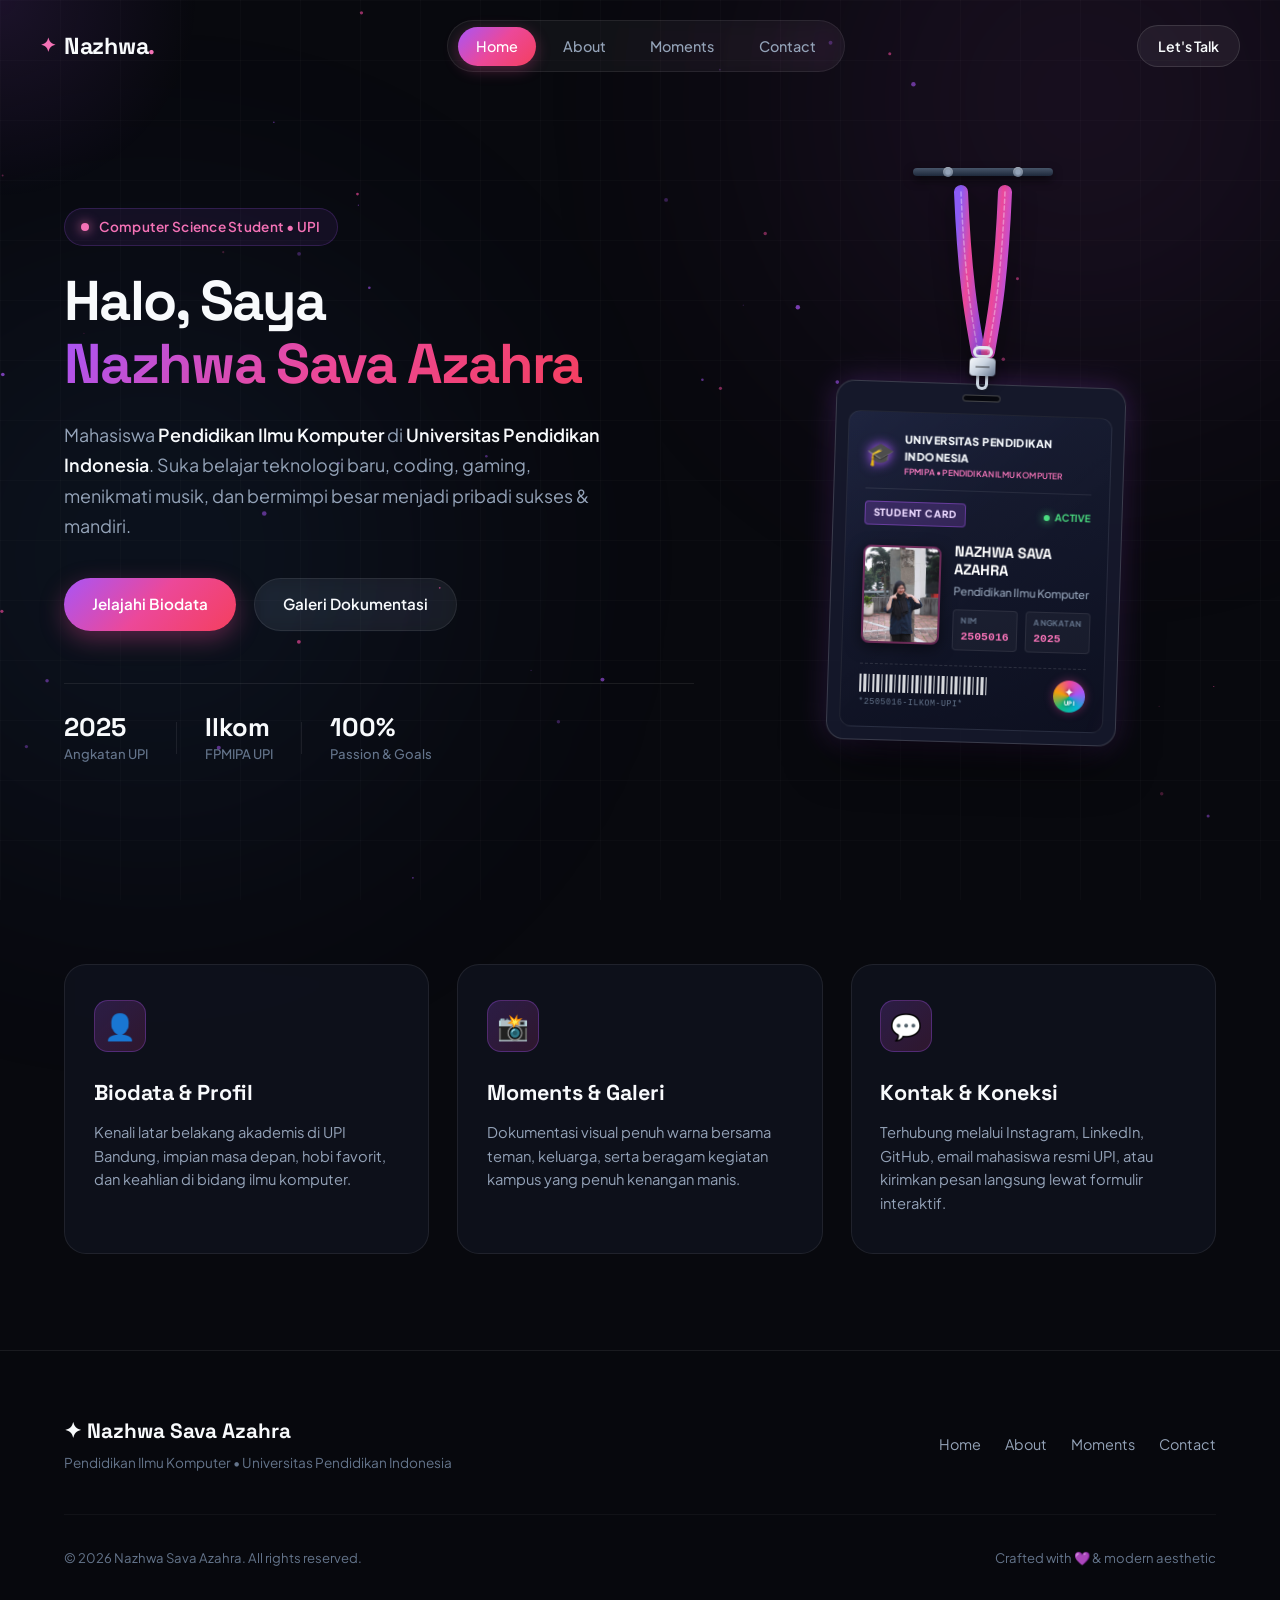
==== commit 4ed16da8: "feat: split multi-page layout, add interactive lanyard, and crossfade transition" ====
--- a/index.html
+++ b/index.html
@@ -6,7 +6,7 @@
     <meta name="description" content="Website Biodata & Portofolio Nazhwa Sava Azahra - Mahasiswa Pendidikan Ilmu Komputer Universitas Pendidikan Indonesia (UPI)">
     <meta name="keywords" content="Nazhwa Sava Azahra, Biodata Nazhwa, UPI, Pendidikan Ilmu Komputer, Portfolio">
     <meta name="author" content="Nazhwa Sava Azahra">
-    <title>Nazhwa Sava Azahra | Official Portfolio & Biodata</title>
+    <title>Nazhwa Sava Azahra | Home • Official Portfolio & Biodata</title>
     
     <!-- Google Fonts -->
     <link rel="preconnect" href="https://fonts.googleapis.com">
@@ -19,7 +19,7 @@
     <!-- Favicon -->
     <link rel="icon" href="data:image/svg+xml,<svg xmlns='http://www.w3.org/2000/svg' viewBox='0 0 100 100'><text y='.9em' font-size='90'>🌸</text></svg>">
 </head>
-<body>
+<body class="page-fade-in">
     <!-- Ambient Background Effects -->
     <div class="ambient-glow glow-top"></div>
     <div class="ambient-glow glow-bottom"></div>
@@ -32,7 +32,7 @@
     <!-- Navigation Header -->
     <header class="header" id="header">
         <nav class="navbar">
-            <a href="#home" class="logo">
+            <a href="index.html" class="logo">
                 <span class="logo-sparkle">✦</span>
                 <span class="logo-text">Nazhwa<span class="accent-dot">.</span></span>
             </a>
@@ -40,24 +40,23 @@
             <div class="nav-menu" id="navMenu">
                 <ul class="nav-list">
                     <li class="nav-item">
-                        <a href="#home" class="nav-link active" data-section="home">Home</a>
-                    </li>
-                    <li class="nav-item">
-                        <a href="#about" class="nav-link" data-section="about">About</a>
-                    </li>
-                    <li class="nav-item">
-                        <a href="#documentation" class="nav-link" data-section="documentation">Moments</a>
-                    </li>
-                    <li class="nav-item">
-                        <a href="#contact" class="nav-link" data-section="contact">Contact</a>
+                        <a href="index.html" class="nav-link active">Home</a>
+                    </li>
+                    <li class="nav-item">
+                        <a href="about.html" class="nav-link">About</a>
+                    </li>
+                    <li class="nav-item">
+                        <a href="moments.html" class="nav-link">Moments</a>
+                    </li>
+                    <li class="nav-item">
+                        <a href="contact.html" class="nav-link">Contact</a>
                     </li>
                 </ul>
             </div>
 
             <div class="nav-actions">
-                <a href="#contact" class="btn-nav">
+                <a href="contact.html" class="btn-nav">
                     <span>Let's Talk</span>
-                    <svg width="16" height="16" viewBox="0 0 24 24" fill="none" stroke="currentColor" stroke-width="2.2" stroke-linecap="round" stroke-linejoin="round"><line x1="7" y1="17" x2="17" y2="7"></line><polyline points="7 7 17 7 17 17"></polyline></svg>
                 </a>
                 <button class="mobile-toggle" id="mobileToggle" aria-label="Toggle navigation">
                     <span class="bar bar-1"></span>
@@ -68,7 +67,7 @@
     </header>
 
     <main>
-        <!-- HERO SECTION -->
+        <!-- HERO SECTION WITH CONNECTED INTERACTIVE LANYARD -->
         <section class="hero" id="home">
             <div class="hero-container">
                 <div class="hero-text-col">
@@ -88,13 +87,11 @@
                     </p>
 
                     <div class="hero-buttons animate-fade-delay-3">
-                        <a href="#about" class="btn btn-primary">
+                        <a href="about.html" class="btn btn-primary">
                             <span>Jelajahi Biodata</span>
-                            <svg width="18" height="18" viewBox="0 0 24 24" fill="none" stroke="currentColor" stroke-width="2.5" stroke-linecap="round" stroke-linejoin="round"><line x1="5" y1="12" x2="19" y2="12"></line><polyline points="12 5 19 12 12 19"></polyline></svg>
                         </a>
-                        <a href="#documentation" class="btn btn-secondary">
+                        <a href="moments.html" class="btn btn-secondary">
                             <span>Galeri Dokumentasi</span>
-                            <svg width="18" height="18" viewBox="0 0 24 24" fill="none" stroke="currentColor" stroke-width="2" stroke-linecap="round" stroke-linejoin="round"><rect x="3" y="3" width="18" height="18" rx="2" ry="2"></rect><circle cx="8.5" cy="8.5" r="1.5"></circle><polyline points="21 15 16 10 5 21"></polyline></svg>
                         </a>
                     </div>
 
@@ -117,373 +114,136 @@
                     </div>
                 </div>
 
+                <!-- HERO VISUAL: PHYSICALLY CONNECTED LANYARD -->
                 <div class="hero-visual-col animate-fade-delay-2">
-                    <div class="profile-card-wrapper">
-                        <div class="profile-glow"></div>
-                        <div class="profile-frame">
-                            <img src="images/foto5.jpeg" alt="Foto Nazhwa Sava Azahra" class="profile-img" id="profileImage">
-                            <div class="profile-overlay-gradient"></div>
-                            
-                            <!-- Badges floating on profile -->
-                            <div class="floating-tag tag-top-right">
-                                <span class="tag-icon">🎓</span>
-                                <div class="tag-text">
-                                    <strong>UPI Bandung</strong>
-                                    <span>Pendidikan Ilmu Komputer</span>
+                    <div class="lanyard-container" id="lanyardContainer">
+                        <!-- Top Mount Anchor -->
+                        <div class="lanyard-mount">
+                            <div class="mount-screw"></div>
+                            <div class="mount-bracket"></div>
+                            <div class="mount-screw"></div>
+                        </div>
+
+                        <!-- Dynamic SVG Straps (Tali Lanyard) -->
+                        <svg class="lanyard-svg" id="lanyardSvg">
+                            <defs>
+                                <linearGradient id="strapGrad" x1="0%" y1="0%" x2="100%" y2="100%">
+                                    <stop offset="0%" stop-color="#8b5cf6" />
+                                    <stop offset="45%" stop-color="#ec4899" />
+                                    <stop offset="100%" stop-color="#a855f7" />
+                                </linearGradient>
+                            </defs>
+                            <path id="strapLeft" class="strap-path" d="" />
+                            <path id="strapStitchLeft" class="strap-stitch" d="" />
+                            <path id="strapRight" class="strap-path" d="" />
+                            <path id="strapStitchRight" class="strap-stitch" d="" />
+                        </svg>
+
+                        <!-- Draggable & Floating Card Wrapper -->
+                        <div class="lanyard-card-wrapper" id="lanyardCardWrapper">
+                            <!-- Metal Clasp & Ring -->
+                            <div class="lanyard-clip">
+                                <div class="clip-ring"></div>
+                                <div class="clip-body"></div>
+                                <div class="clip-hook"></div>
+                            </div>
+
+                            <!-- ID Card Body -->
+                            <div class="lanyard-card" id="lanyardCard">
+                                <div class="card-pouch">
+                                    <div class="pouch-slot"></div>
+                                    
+                                    <div class="card-inner">
+                                        <!-- Realistic Gloss & Holographic Reflection -->
+                                        <div class="card-shine" id="cardShine"></div>
+                                        <div class="card-hologram" id="cardHologram"></div>
+
+                                        <!-- Header Bar -->
+                                        <div class="card-header-bar">
+                                            <div class="card-emblem">🎓</div>
+                                            <div class="card-inst">
+                                                <span class="inst-name">UNIVERSITAS PENDIDIKAN INDONESIA</span>
+                                                <span class="inst-sub">FPMIPA • PENDIDIKAN ILMU KOMPUTER</span>
+                                            </div>
+                                        </div>
+
+                                        <!-- Card Badge Row -->
+                                        <div class="card-badge-row">
+                                            <span class="card-badge-type">STUDENT CARD</span>
+                                            <span class="card-status-dot"><span class="dot-online"></span> ACTIVE</span>
+                                        </div>
+
+                                        <!-- Content: Photo & Details -->
+                                        <div class="card-content-grid">
+                                            <div class="card-photo-box">
+                                                <img src="images/foto5.jpeg" alt="Foto Nazhwa Sava Azahra" class="card-photo" draggable="false">
+                                            </div>
+                                            <div class="card-details">
+                                                <h3 class="card-person-name">NAZHWA SAVA AZAHRA</h3>
+                                                <p class="card-dept">Pendidikan Ilmu Komputer</p>
+                                                <div class="card-meta">
+                                                    <div class="meta-item">
+                                                        <span class="meta-label">NIM</span>
+                                                        <span class="meta-val">2505016</span>
+                                                    </div>
+                                                    <div class="meta-item">
+                                                        <span class="meta-label">ANGKATAN</span>
+                                                        <span class="meta-val">2025</span>
+                                                    </div>
+                                                </div>
+                                            </div>
+                                        </div>
+
+                                        <!-- Footer: Barcode & Hologram Security Seal -->
+                                        <div class="card-footer-bar">
+                                            <div class="card-barcode">
+                                                <div class="barcode-lines"></div>
+                                                <span class="barcode-num">*2505016-ILKOM-UPI*</span>
+                                            </div>
+                                            <div class="card-holo-seal" title="Security Hologram Seal">
+                                                <span class="holo-star">✦</span>
+                                                <span class="holo-text">UPI</span>
+                                            </div>
+                                        </div>
+                                    </div>
                                 </div>
                             </div>
-
-                            <div class="floating-tag tag-bottom-left">
-                                <span class="tag-icon">🎧</span>
-                                <div class="tag-text">
-                                    <strong>Music & Gaming</strong>
-                                    <span>Daily mood booster</span>
-                                </div>
-                            </div>
-                        </div>
-
-                        <!-- Tech / Passion floating pills -->
-                        <div class="floating-bubble bubble-1">💻 Tech & Code</div>
-                        <div class="floating-bubble bubble-2">✨ Dream Big</div>
-                    </div>
-                </div>
-            </div>
-
-            <a href="#about" class="scroll-down-btn" aria-label="Scroll ke About">
-                <span class="scroll-mouse">
-                    <span class="scroll-wheel"></span>
-                </span>
-                <span class="scroll-text">Scroll Down</span>
-            </a>
+                        </div>
+                    </div>
+                </div>
+            </div>
         </section>
 
-        <!-- ABOUT / BIODATA SECTION -->
-        <section class="section about-section" id="about">
+        <!-- PORTALS SECTION (CLEAN CLICKABLE CARDS) -->
+        <section class="section home-portals-section">
             <div class="section-container">
-                <div class="section-badge-wrapper">
-                    <span class="section-badge">✨ PROFIL & BIODATA</span>
-                </div>
-                <h2 class="section-title">My Biodata <span class="gradient-text">Personal</span></h2>
-                <p class="section-subtitle">
-                    Mengenal lebih dekat latar belakang akademis, minat keahlian, dan impian masa depan.
-                </p>
-
-                <!-- Bento Grid Layout -->
-                <div class="bento-grid">
-                    <!-- Main Profile Bento -->
-                    <div class="bento-card bento-hero-info">
-                        <div class="bento-header">
-                            <div class="bento-icon-box">
-                                <svg width="24" height="24" viewBox="0 0 24 24" fill="none" stroke="currentColor" stroke-width="2" stroke-linecap="round" stroke-linejoin="round"><path d="M20 21v-2a4 4 0 0 0-4-4H8a4 4 0 0 0-4 4v2"></path><circle cx="12" cy="7" r="4"></circle></svg>
-                            </div>
-                            <span class="bento-badge">Identitas Utama</span>
-                        </div>
-                        <h3 class="bento-name">Nazhwa Sava Azahra</h3>
-                        <p class="bento-subname">Mahasiswi Pendidikan Ilmu Komputer</p>
-
-                        <div class="info-chips-list">
-                            <div class="info-chip">
-                                <span class="chip-label">NIM</span>
-                                <div class="chip-value-group">
-                                    <span class="chip-value" id="nimText">2505016</span>
-                                    <button class="copy-btn" onclick="copyNIM()" title="Salin NIM">
-                                        <svg width="15" height="15" viewBox="0 0 24 24" fill="none" stroke="currentColor" stroke-width="2"><rect x="9" y="9" width="13" height="13" rx="2" ry="2"></rect><path d="M5 15H4a2 2 0 0 1-2-2V4a2 2 0 0 1 2-2h9a2 2 0 0 1 2 2v1"></path></svg>
-                                    </button>
-                                </div>
-                            </div>
-                            <div class="info-chip">
-                                <span class="chip-label">Program Studi</span>
-                                <span class="chip-value">Pendidikan Ilmu Komputer</span>
-                            </div>
-                            <div class="info-chip">
-                                <span class="chip-label">Fakultas</span>
-                                <span class="chip-value">FPMIPA</span>
-                            </div>
-                        </div>
-                    </div>
-
-                    <!-- Campus Bento -->
-                    <div class="bento-card bento-campus">
-                        <div class="bento-header">
-                            <div class="bento-icon-box gold">
-                                <svg width="24" height="24" viewBox="0 0 24 24" fill="none" stroke="currentColor" stroke-width="2"><path d="M22 10v6M2 10l10-5 10 5-10 5z"></path><path d="M6 12v5c3 3 10 3 12 0v-5"></path></svg>
-                            </div>
-                            <span class="bento-badge gold">Perguruan Tinggi</span>
-                        </div>
-                        <h4 class="bento-card-title">Universitas Pendidikan Indonesia</h4>
-                        <p class="bento-card-desc">Kampus Bumi Siliwangi, Jl. Dr. Setiabudi No. 229, Kota Bandung, Jawa Barat.</p>
-                        <div class="campus-tags">
-                            <span class="mini-pill">🏛️ PTN-BH</span>
-                            <span class="mini-pill">📍 Bandung</span>
-                            <span class="mini-pill">⭐ FPMIPA UPI</span>
-                        </div>
-                    </div>
-
-                    <!-- Cita-cita / Aspirasi Bento -->
-                    <div class="bento-card bento-goals">
-                        <div class="bento-header">
-                            <div class="bento-icon-box purple">
-                                <svg width="24" height="24" viewBox="0 0 24 24" fill="none" stroke="currentColor" stroke-width="2"><polygon points="12 2 15.09 8.26 22 9.27 17 14.14 18.18 21.02 12 17.77 5.82 21.02 7 14.14 2 9.27 8.91 8.26 12 2"></polygon></svg>
-                            </div>
-                            <span class="bento-badge purple">Life Goal & Aspirasi</span>
-                        </div>
-                        <h4 class="bento-card-title goals-headline">"Menjadi Kaya Raya & Sukses" 💸✨</h4>
-                        <p class="bento-card-desc">
-                            Membangun kemandirian finansial melalui teknologi, karier digital yang gemilang, serta membahagiakan orang-orang tercinta.
+                <div class="portal-grid">
+                    <!-- Portal 1: About -->
+                    <a href="about.html" class="portal-card">
+                        <div class="portal-icon">👤</div>
+                        <h3 class="portal-title">Biodata & Profil</h3>
+                        <p class="portal-desc">
+                            Kenali latar belakang akademis di UPI Bandung, impian masa depan, hobi favorit, dan keahlian di bidang ilmu komputer.
                         </p>
-                        <div class="goal-progress-bar">
-                            <div class="progress-fill" style="width: 85%;"></div>
-                        </div>
-                        <span class="goal-subtext">Manifesting greatness with hard work & smart study</span>
-                    </div>
-
-                    <!-- Hobi & Interests Bento -->
-                    <div class="bento-card bento-hobby">
-                        <div class="bento-header">
-                            <div class="bento-icon-box pink">
-                                <svg width="24" height="24" viewBox="0 0 24 24" fill="none" stroke="currentColor" stroke-width="2"><path d="M9 18V5l12-2v13"></path><circle cx="6" cy="18" r="3"></circle><circle cx="18" cy="16" r="3"></circle></svg>
-                            </div>
-                            <span class="bento-badge pink">Hobi & Kegemaran</span>
-                        </div>
-                        <h4 class="bento-card-title">Musik & Gaming 🎮🎧</h4>
-                        <p class="bento-card-desc">
-                            Waktu luang diisi dengan mendengarkan playlist favorit dan bermain game seru untuk refreshing pikiran.
+                    </a>
+
+                    <!-- Portal 2: Moments -->
+                    <a href="moments.html" class="portal-card">
+                        <div class="portal-icon">📸</div>
+                        <h3 class="portal-title">Moments & Galeri</h3>
+                        <p class="portal-desc">
+                            Dokumentasi visual penuh warna bersama teman, keluarga, serta beragam kegiatan kampus yang penuh kenangan manis.
                         </p>
-                        <div class="hobby-chips">
-                            <span class="hobby-tag">🎵 Listening Music</span>
-                            <span class="hobby-tag">🎮 Playing Games</span>
-                            <span class="hobby-tag">💻 Coding & Tech</span>
-                            <span class="hobby-tag">☕ Coffee & Chill</span>
-                        </div>
-                    </div>
-
-                    <!-- Skills & Tech Stack Bento -->
-                    <div class="bento-card bento-skills">
-                        <div class="bento-header">
-                            <div class="bento-icon-box cyan">
-                                <svg width="24" height="24" viewBox="0 0 24 24" fill="none" stroke="currentColor" stroke-width="2"><polyline points="16 18 22 12 16 6"></polyline><polyline points="8 6 2 12 8 18"></polyline></svg>
-                            </div>
-                            <span class="bento-badge cyan">Eksplorasi Keilmuan</span>
-                        </div>
-                        <h4 class="bento-card-title">Computer Science Toolkit</h4>
-                        <div class="skills-grid">
-                            <div class="skill-item">
-                                <span class="skill-icon">🐍</span>
-                                <span class="skill-name">Python</span>
-                            </div>
-                            <div class="skill-item">
-                                <span class="skill-icon">⚡</span>
-                                <span class="skill-name">C++</span>
-                            </div>
-                            <div class="skill-item">
-                                <span class="skill-icon">🌐</span>
-                                <span class="skill-name">HTML/CSS</span>
-                            </div>
-                            <div class="skill-item">
-                                <span class="skill-icon">💛</span>
-                                <span class="skill-name">JavaScript</span>
-                            </div>
-                            <div class="skill-item">
-                                <span class="skill-icon">⚛️</span>
-                                <span class="skill-name">React</span>
-                            </div>
-                            <div class="skill-item">
-                                <span class="skill-icon">🎨</span>
-                                <span class="skill-name">UI Design</span>
-                            </div>
-                        </div>
-                    </div>
-                </div>
-            </div>
-        </section>
-
-        <!-- DOCUMENTATION / GALLERY SECTION -->
-        <section class="section moments-section" id="documentation">
-            <div class="section-container">
-                <div class="section-badge-wrapper">
-                    <span class="section-badge">📸 DOKUMENTASI</span>
-                </div>
-                <h2 class="section-title">Little Moments <span class="gradient-text">♡</span></h2>
-                <p class="section-subtitle">
-                    Beberapa momen dan dokumentasi berharga bersama teman, keluarga, dan aktivitas keseharian.
-                </p>
-
-                <!-- Moments Gallery Grid -->
-                <div class="moments-grid">
-                    <!-- Photo 1 -->
-                    <div class="moment-card" onclick="openLightbox('images/foto1.jpeg', 'Dokumentasi Momen 1', 'Momen berharga bersama teman dan rekan seperjuangan.')">
-                        <div class="moment-img-wrapper">
-                            <img src="images/foto1.jpeg" alt="Dokumentasi 1 - Nazhwa Sava Azahra" loading="lazy">
-                            <div class="moment-overlay">
-                                <span class="zoom-icon">
-                                    <svg width="22" height="22" viewBox="0 0 24 24" fill="none" stroke="currentColor" stroke-width="2"><circle cx="11" cy="11" r="8"></circle><line x1="21" y1="21" x2="16.65" y2="16.65"></line><line x1="11" y1="8" x2="11" y2="14"></line><line x1="8" y1="11" x2="14" y2="11"></line></svg>
-                                </span>
-                            </div>
-                        </div>
-                        <div class="moment-info">
-                            <span class="moment-tag">Memories</span>
-                            <h4 class="moment-caption">Momen Bersama ♡</h4>
-                            <p class="moment-sub">Dokumentasi kebersamaan yang penuh tawa dan cerita indah.</p>
-                        </div>
-                    </div>
-
-                    <!-- Photo 2 -->
-                    <div class="moment-card" onclick="openLightbox('images/foto2.jpeg', 'Dokumentasi Momen 2', 'Hangout dan momen santai pengisi energi positif.')">
-                        <div class="moment-img-wrapper">
-                            <img src="images/foto2.jpeg" alt="Dokumentasi 2 - Nazhwa Sava Azahra" loading="lazy">
-                            <div class="moment-overlay">
-                                <span class="zoom-icon">
-                                    <svg width="22" height="22" viewBox="0 0 24 24" fill="none" stroke="currentColor" stroke-width="2"><circle cx="11" cy="11" r="8"></circle><line x1="21" y1="21" x2="16.65" y2="16.65"></line><line x1="11" y1="8" x2="11" y2="14"></line><line x1="8" y1="11" x2="14" y2="11"></line></svg>
-                                </span>
-                            </div>
-                        </div>
-                        <div class="moment-info">
-                            <span class="moment-tag">Daily Life</span>
-                            <h4 class="moment-caption">Good Vibes Only 🌸</h4>
-                            <p class="moment-sub">Menikmati hari-hari kuliah dan waktu berharga.</p>
-                        </div>
-                    </div>
-
-                    <!-- Photo 3 -->
-                    <div class="moment-card" onclick="openLightbox('images/foto3.jpeg', 'Dokumentasi Momen 3', 'Suasana kebersamaan yang tak terlupakan.')">
-                        <div class="moment-img-wrapper">
-                            <img src="images/foto3.jpeg" alt="Dokumentasi 3 - Nazhwa Sava Azahra" loading="lazy">
-                            <div class="moment-overlay">
-                                <span class="zoom-icon">
-                                    <svg width="22" height="22" viewBox="0 0 24 24" fill="none" stroke="currentColor" stroke-width="2"><circle cx="11" cy="11" r="8"></circle><line x1="21" y1="21" x2="16.65" y2="16.65"></line><line x1="11" y1="8" x2="11" y2="14"></line><line x1="8" y1="11" x2="14" y2="11"></line></svg>
-                                </span>
-                            </div>
-                        </div>
-                        <div class="moment-info">
-                            <span class="moment-tag">Friendship</span>
-                            <h4 class="moment-caption">Cherished Times ✨</h4>
-                            <p class="moment-sub">Saling mendukung dalam setiap langkah perjuangan.</p>
-                        </div>
-                    </div>
-
-                    <!-- Photo 4 -->
-                    <div class="moment-card" onclick="openLightbox('images/foto4.jpeg', 'Dokumentasi Momen 4', 'Eksplorasi kegiatan kampus & momen tak tergantikan.')">
-                        <div class="moment-img-wrapper">
-                            <img src="images/foto4.jpeg" alt="Dokumentasi 4 - Nazhwa Sava Azahra" loading="lazy">
-                            <div class="moment-overlay">
-                                <span class="zoom-icon">
-                                    <svg width="22" height="22" viewBox="0 0 24 24" fill="none" stroke="currentColor" stroke-width="2"><circle cx="11" cy="11" r="8"></circle><line x1="21" y1="21" x2="16.65" y2="16.65"></line><line x1="11" y1="8" x2="11" y2="14"></line><line x1="8" y1="11" x2="14" y2="11"></line></svg>
-                                </span>
-                            </div>
-                        </div>
-                        <div class="moment-info">
-                            <span class="moment-tag">Campus & Fun</span>
-                            <h4 class="moment-caption">Special Moments 💫</h4>
-                            <p class="moment-sub">Setiap foto menyimpan kenangan berharga yang abadi.</p>
-                        </div>
-                    </div>
-                </div>
-            </div>
-        </section>
-
-        <!-- CONTACT SECTION -->
-        <section class="section contact-section" id="contact">
-            <div class="section-container">
-                <div class="section-badge-wrapper">
-                    <span class="section-badge">💬 LET'S CONNECT</span>
-                </div>
-                <h2 class="section-title">Connect With <span class="gradient-text">Me ♡</span></h2>
-                <p class="section-subtitle">
-                    Feel free to connect and say hello! Silakan hubungi saya melalui media sosial atau email di bawah.
-                </p>
-
-                <div class="contact-layout">
-                    <!-- Left: Social Channels Grid -->
-                    <div class="social-channels-grid">
-                        <!-- Instagram -->
-                        <a href="https://instagram.com/sunghoonparj" target="_blank" rel="noopener noreferrer" class="social-box instagram">
-                            <div class="social-icon-wrapper">
-                                <svg width="26" height="26" viewBox="0 0 24 24" fill="none" stroke="currentColor" stroke-width="2" stroke-linecap="round" stroke-linejoin="round"><rect x="2" y="2" width="20" height="20" rx="5" ry="5"></rect><path d="M16 11.37A4 4 0 1 1 12.63 8 4 4 0 0 1 16 11.37z"></path><line x1="17.5" y1="6.5" x2="17.51" y2="6.5"></line></svg>
-                            </div>
-                            <div class="social-details">
-                                <span class="social-platform-name">Instagram</span>
-                                <span class="social-handle">@sunghoonparj</span>
-                            </div>
-                            <span class="external-link-arrow">
-                                <svg width="18" height="18" viewBox="0 0 24 24" fill="none" stroke="currentColor" stroke-width="2.5"><line x1="7" y1="17" x2="17" y2="7"></line><polyline points="7 7 17 7 17 17"></polyline></svg>
-                            </span>
-                        </a>
-
-                        <!-- LinkedIn -->
-                        <a href="https://linkedin.com/in/nazhwa-sava-azahra" target="_blank" rel="noopener noreferrer" class="social-box linkedin">
-                            <div class="social-icon-wrapper">
-                                <svg width="26" height="26" viewBox="0 0 24 24" fill="currentColor"><path d="M19 0h-14c-2.761 0-5 2.239-5 5v14c0 2.761 2.239 5 5 5h14c2.762 0 5-2.239 5-5v-14c0-2.761-2.238-5-5-5zm-11 19h-3v-11h3v11zm-1.5-12.268c-.966 0-1.75-.79-1.75-1.764s.784-1.764 1.75-1.764 1.75.79 1.75 1.764-.783 1.764-1.75 1.764zm13.5 12.268h-3v-5.604c0-3.368-4-3.113-4 0v5.604h-3v-11h3v1.765c1.396-2.586 7-2.777 7 2.476v6.759z"/></svg>
-                            </div>
-                            <div class="social-details">
-                                <span class="social-platform-name">LinkedIn</span>
-                                <span class="social-handle">Nazhwa Sava Azahra</span>
-                            </div>
-                            <span class="external-link-arrow">
-                                <svg width="18" height="18" viewBox="0 0 24 24" fill="none" stroke="currentColor" stroke-width="2.5"><line x1="7" y1="17" x2="17" y2="7"></line><polyline points="7 7 17 7 17 17"></polyline></svg>
-                            </span>
-                        </a>
-
-                        <!-- GitHub -->
-                        <a href="https://github.com/Nazhwazahraa" target="_blank" rel="noopener noreferrer" class="social-box github">
-                            <div class="social-icon-wrapper">
-                                <svg width="26" height="26" viewBox="0 0 24 24" fill="currentColor"><path d="M12 0c-6.626 0-12 5.373-12 12 0 5.302 3.438 9.8 8.207 11.387.599.111.793-.261.793-.577v-2.234c-3.338.726-4.033-1.416-4.033-1.416-.546-1.387-1.333-1.756-1.333-1.756-1.089-.745.083-.729.083-.729 1.205.084 1.839 1.237 1.839 1.237 1.07 1.834 2.807 1.304 3.492.997.107-.775.418-1.305.762-1.604-2.665-.305-5.467-1.334-5.467-5.931 0-1.311.469-2.381 1.236-3.221-.124-.303-.535-1.524.117-3.176 0 0 1.008-.322 3.301 1.23.957-.266 1.983-.399 3.003-.404 1.02.005 2.047.138 3.006.404 2.291-1.552 3.297-1.23 3.297-1.23.653 1.653.242 2.874.118 3.176.77.84 1.235 1.911 1.235 3.221 0 4.609-2.807 5.624-5.479 5.921.43.372.823 1.102.823 2.222v3.293c0 .319.192.694.801.576 4.765-1.589 8.199-6.086 8.199-11.386 0-6.627-5.373-12-12-12z"/></svg>
-                            </div>
-                            <div class="social-details">
-                                <span class="social-platform-name">GitHub</span>
-                                <span class="social-handle">@Nazhwazahraa</span>
-                            </div>
-                            <span class="external-link-arrow">
-                                <svg width="18" height="18" viewBox="0 0 24 24" fill="none" stroke="currentColor" stroke-width="2.5"><line x1="7" y1="17" x2="17" y2="7"></line><polyline points="7 7 17 7 17 17"></polyline></svg>
-                            </span>
-                        </a>
-
-                        <!-- Email -->
-                        <a href="mailto:nazhwaazahra@student.upi.edu" class="social-box email">
-                            <div class="social-icon-wrapper">
-                                <svg width="26" height="26" viewBox="0 0 24 24" fill="none" stroke="currentColor" stroke-width="2" stroke-linecap="round" stroke-linejoin="round"><path d="M4 4h16c1.1 0 2 .9 2 2v12c0 1.1-.9 2-2 2H4c-1.1 0-2-.9-2-2V6c0-1.1.9-2 2-2z"></path><polyline points="22,6 12,13 2,6"></polyline></svg>
-                            </div>
-                            <div class="social-details">
-                                <span class="social-platform-name">Student Email</span>
-                                <span class="social-handle">nazhwaazahra@student.upi.edu</span>
-                            </div>
-                            <span class="external-link-arrow">
-                                <svg width="18" height="18" viewBox="0 0 24 24" fill="none" stroke="currentColor" stroke-width="2.5"><line x1="7" y1="17" x2="17" y2="7"></line><polyline points="7 7 17 7 17 17"></polyline></svg>
-                            </span>
-                        </a>
-                    </div>
-
-                    <!-- Right: Quick Interactive Message Box -->
-                    <div class="quick-contact-card">
-                        <div class="quick-contact-header">
-                            <span class="envelope-icon">✉️</span>
-                            <div>
-                                <h4>Kirim Pesan Cepat</h4>
-                                <p>Tinggalkan pesan sapaan hangat atau ajakan kolaborasi</p>
-                            </div>
-                        </div>
-
-                        <form id="contactForm" onsubmit="handleContactSubmit(event)">
-                            <div class="form-group">
-                                <label for="senderName">Nama Lengkap</label>
-                                <input type="text" id="senderName" placeholder="Nama kamu..." required>
-                            </div>
-
-                            <div class="form-group">
-                                <label for="senderEmail">Email Kamu</label>
-                                <input type="email" id="senderEmail" placeholder="nama@email.com" required>
-                            </div>
-
-                            <div class="form-group">
-                                <label for="senderMessage">Pesan</label>
-                                <textarea id="senderMessage" rows="4" placeholder="Tuliskan pesanmu di sini..." required></textarea>
-                            </div>
-
-                            <button type="submit" class="btn btn-primary btn-submit">
-                                <span>Kirim Pesan</span>
-                                <svg width="18" height="18" viewBox="0 0 24 24" fill="none" stroke="currentColor" stroke-width="2.2"><line x1="22" y1="2" x2="11" y2="13"></line><polygon points="22 2 15 22 11 13 2 9 22 2"></polygon></svg>
-                            </button>
-                        </form>
-                    </div>
+                    </a>
+
+                    <!-- Portal 3: Contact -->
+                    <a href="contact.html" class="portal-card">
+                        <div class="portal-icon">💬</div>
+                        <h3 class="portal-title">Kontak & Koneksi</h3>
+                        <p class="portal-desc">
+                            Terhubung melalui Instagram, LinkedIn, GitHub, email mahasiswa resmi UPI, atau kirimkan pesan langsung lewat formulir interaktif.
+                        </p>
+                    </a>
                 </div>
             </div>
         </section>
@@ -498,10 +258,10 @@
                     <p class="footer-desc">Pendidikan Ilmu Komputer • Universitas Pendidikan Indonesia</p>
                 </div>
                 <div class="footer-nav">
-                    <a href="#home">Home</a>
-                    <a href="#about">About</a>
-                    <a href="#documentation">Moments</a>
-                    <a href="#contact">Contact</a>
+                    <a href="index.html">Home</a>
+                    <a href="about.html">About</a>
+                    <a href="moments.html">Moments</a>
+                    <a href="contact.html">Contact</a>
                 </div>
             </div>
 
@@ -512,22 +272,10 @@
         </div>
     </footer>
 
-    <!-- LIGHTBOX MODAL -->
-    <div class="lightbox-modal" id="lightboxModal" onclick="closeLightbox(event)">
-        <button class="lightbox-close" onclick="closeLightboxDirectly()" aria-label="Close modal">&times;</button>
-        <div class="lightbox-content" onclick="event.stopPropagation()">
-            <img src="" alt="" id="lightboxImg">
-            <div class="lightbox-caption-box">
-                <h4 id="lightboxTitle">Judul Momen</h4>
-                <p id="lightboxDesc">Deskripsi momen</p>
-            </div>
-        </div>
-    </div>
-
     <!-- TOAST NOTIFICATION -->
     <div class="toast" id="toastNotification">
         <span class="toast-icon">✓</span>
-        <span class="toast-message" id="toastMessage">NIM berhasil disalin!</span>
+        <span class="toast-message" id="toastMessage">Notifikasi berhasil!</span>
     </div>
 
     <!-- Script -->
--- a/style.css
+++ b/style.css
@@ -1184,15 +1184,6 @@
     color: var(--text-primary);
 }
 
-.external-link-arrow {
-    color: var(--text-muted);
-    transition: all var(--transition-fast);
-}
-
-.social-box:hover .external-link-arrow {
-    color: var(--accent-pink);
-    transform: translate(3px, -3px);
-}
 
 /* Quick Contact Card */
 .quick-contact-card {
@@ -1451,6 +1442,839 @@
     justify-content: center;
     font-weight: 700;
     font-size: 0.8rem;
+}
+
+/* ==========================================================================
+   ULTRA-MODERN PAGE TRANSITIONS
+   ========================================================================== */
+/* ==========================================================================
+   CROSSFADE PAGE TRANSITIONS
+   ========================================================================== */
+body {
+    opacity: 1;
+    transition: opacity 0.24s cubic-bezier(0.4, 0, 0.2, 1);
+}
+
+body.page-crossfade-out {
+    opacity: 0 !important;
+}
+
+/* Page entrance reveal */
+.page-fade-in {
+    animation: crossfadeIn 0.28s cubic-bezier(0.4, 0, 0.2, 1) forwards;
+}
+
+@keyframes crossfadeIn {
+    0% {
+        opacity: 0;
+    }
+    100% {
+        opacity: 1;
+    }
+}
+
+/* ==========================================================================
+   PAGE HERO / SUBPAGE HEADER & BREADCRUMB
+   ========================================================================== */
+.subpage-hero {
+    padding: 8rem 0 3rem 0;
+    text-align: center;
+    position: relative;
+}
+
+.breadcrumb-nav {
+    display: flex;
+    align-items: center;
+    justify-content: center;
+    gap: 0.5rem;
+    margin-bottom: 1.2rem;
+    font-size: 0.88rem;
+    color: var(--text-muted);
+}
+
+.breadcrumb-nav a {
+    color: var(--accent-pink);
+    transition: color var(--transition-fast);
+}
+
+.breadcrumb-nav a:hover {
+    color: var(--text-primary);
+    text-decoration: underline;
+}
+
+.breadcrumb-separator {
+    color: var(--text-muted);
+    font-size: 0.75rem;
+}
+
+.subpage-title {
+    font-family: var(--font-heading);
+    font-size: 3rem;
+    font-weight: 700;
+    letter-spacing: -0.02em;
+    margin-bottom: 0.85rem;
+}
+
+.subpage-desc {
+    max-width: 640px;
+    margin: 0 auto;
+    color: var(--text-secondary);
+    font-size: 1.1rem;
+    line-height: 1.6;
+}
+
+/* Quick Page Switcher / Bottom CTA Banner */
+.page-next-banner {
+    margin-top: 5rem;
+    padding: 2.5rem 2rem;
+    background: linear-gradient(135deg, rgba(168, 85, 247, 0.12) 0%, rgba(236, 72, 153, 0.08) 100%);
+    border: 1px solid rgba(168, 85, 247, 0.25);
+    border-radius: var(--radius-lg);
+    display: flex;
+    align-items: center;
+    justify-content: space-between;
+    flex-wrap: wrap;
+    gap: 1.5rem;
+    backdrop-filter: blur(12px);
+    box-shadow: 0 15px 35px -10px rgba(0, 0, 0, 0.4);
+    transition: all var(--transition-normal);
+}
+
+.page-next-banner:hover {
+    border-color: rgba(236, 72, 153, 0.5);
+    box-shadow: 0 20px 45px -10px rgba(168, 85, 247, 0.25);
+}
+
+.banner-content h3 {
+    font-family: var(--font-heading);
+    font-size: 1.45rem;
+    margin-bottom: 0.35rem;
+    color: var(--text-primary);
+}
+
+.banner-content p {
+    color: var(--text-secondary);
+    font-size: 0.95rem;
+}
+
+/* ==========================================================================
+   HOME PORTAL CARDS (EXPLORE TEASERS)
+   ========================================================================== */
+.home-portals-section {
+    padding: 4rem 0 6rem 0;
+    position: relative;
+}
+
+.portal-grid {
+    display: grid;
+    grid-template-columns: repeat(3, 1fr);
+    gap: 1.75rem;
+}
+
+.portal-card {
+    background: var(--bg-card);
+    border: 1px solid var(--bg-card-border);
+    border-radius: var(--radius-lg);
+    padding: 2.2rem 1.8rem;
+    position: relative;
+    overflow: hidden;
+    display: flex;
+    flex-direction: column;
+    justify-content: space-between;
+    min-height: 290px;
+    backdrop-filter: blur(16px);
+    transition: all var(--transition-normal);
+}
+
+.portal-card::before {
+    content: '';
+    position: absolute;
+    top: 0;
+    left: 0;
+    width: 100%;
+    height: 100%;
+    background: radial-gradient(circle at 10% 10%, rgba(168, 85, 247, 0.15) 0%, transparent 70%);
+    opacity: 0;
+    transition: opacity var(--transition-normal);
+    pointer-events: none;
+}
+
+.portal-card:hover {
+    transform: translateY(-8px);
+    border-color: rgba(168, 85, 247, 0.4);
+    background: var(--bg-card-hover);
+    box-shadow: 0 20px 40px -15px rgba(168, 85, 247, 0.2);
+}
+
+.portal-card:hover::before {
+    opacity: 1;
+}
+
+.portal-icon {
+    width: 52px;
+    height: 52px;
+    border-radius: var(--radius-md);
+    background: linear-gradient(135deg, rgba(168, 85, 247, 0.2) 0%, rgba(236, 72, 153, 0.15) 100%);
+    border: 1px solid rgba(168, 85, 247, 0.3);
+    display: flex;
+    align-items: center;
+    justify-content: center;
+    font-size: 1.6rem;
+    margin-bottom: 1.5rem;
+}
+
+.portal-title {
+    font-family: var(--font-heading);
+    font-size: 1.35rem;
+    font-weight: 700;
+    margin-bottom: 0.65rem;
+    color: var(--text-primary);
+}
+
+.portal-desc {
+    color: var(--text-secondary);
+    font-size: 0.92rem;
+    line-height: 1.6;
+    margin-bottom: 0;
+    flex-grow: 1;
+}
+
+/* ==========================================================================
+   INTERACTIVE LANYARD COMPONENT
+   ========================================================================== */
+.lanyard-container {
+    position: relative;
+    width: 100%;
+    max-width: 440px;
+    height: 600px;
+    margin: 0 auto;
+    display: flex;
+    flex-direction: column;
+    align-items: center;
+    perspective: 1200px;
+    user-select: none;
+    -webkit-user-select: none;
+    touch-action: none;
+}
+
+/* Top mount anchor */
+.lanyard-mount {
+    position: absolute;
+    top: -24px;
+    left: 50%;
+    transform: translateX(-50%);
+    width: 140px;
+    height: 20px;
+    display: flex;
+    justify-content: space-around;
+    align-items: center;
+    z-index: 25;
+}
+
+.mount-bracket {
+    position: absolute;
+    width: 100%;
+    height: 8px;
+    background: linear-gradient(180deg, #475569 0%, #1e293b 100%);
+    border-radius: 4px;
+    box-shadow: 0 4px 10px rgba(0, 0, 0, 0.6);
+}
+
+.mount-screw {
+    width: 10px;
+    height: 10px;
+    background: radial-gradient(circle, #94a3b8 30%, #334155 100%);
+    border-radius: 50%;
+    position: relative;
+    z-index: 2;
+    box-shadow: inset 0 1px 2px rgba(255, 255, 255, 0.5);
+}
+
+/* Dynamic SVG Straps */
+.lanyard-svg {
+    position: absolute;
+    top: 0;
+    left: 0;
+    width: 100%;
+    height: 100%;
+    pointer-events: none;
+    z-index: 10;
+    overflow: visible;
+}
+
+.strap-path {
+    fill: none;
+    stroke: url(#strapGrad);
+    stroke-width: 14;
+    stroke-linecap: round;
+    stroke-linejoin: round;
+    filter: drop-shadow(0 6px 12px rgba(0, 0, 0, 0.45));
+}
+
+.strap-stitch {
+    fill: none;
+    stroke: rgba(255, 255, 255, 0.35);
+    stroke-width: 1.5;
+    stroke-dasharray: 4, 3;
+    stroke-linecap: round;
+    pointer-events: none;
+}
+
+/* Lanyard Card Wrapper that moves & responds to spring physics */
+.lanyard-card-wrapper {
+    position: absolute;
+    top: 0;
+    left: 0;
+    width: 290px;
+    transform-origin: 50% 6px;
+    display: flex;
+    flex-direction: column;
+    align-items: center;
+    cursor: grab;
+    z-index: 20;
+    will-change: transform;
+}
+
+.lanyard-card-wrapper.is-dragging {
+    cursor: grabbing;
+}
+
+/* Metal Clasp / Clip */
+.lanyard-clip {
+    display: flex;
+    flex-direction: column;
+    align-items: center;
+    margin-bottom: -6px;
+    z-index: 22;
+    filter: drop-shadow(0 4px 6px rgba(0, 0, 0, 0.45));
+}
+
+.clip-ring {
+    width: 20px;
+    height: 12px;
+    border: 3px solid #e2e8f0;
+    border-radius: 6px;
+    background: transparent;
+    box-shadow: inset 0 1px 2px rgba(255, 255, 255, 0.6);
+}
+
+.clip-body {
+    width: 26px;
+    height: 18px;
+    background: linear-gradient(135deg, #f8fafc 0%, #cbd5e1 45%, #64748b 100%);
+    border-radius: 4px;
+    position: relative;
+    box-shadow: 0 2px 5px rgba(0, 0, 0, 0.4);
+}
+
+.clip-body::after {
+    content: '';
+    position: absolute;
+    top: 50%;
+    left: 50%;
+    transform: translate(-50%, -50%);
+    width: 14px;
+    height: 2px;
+    background: rgba(0, 0, 0, 0.35);
+}
+
+.clip-hook {
+    width: 12px;
+    height: 14px;
+    border: 3px solid #cbd5e1;
+    border-top: none;
+    border-radius: 0 0 6px 6px;
+    background: transparent;
+}
+
+/* Interactive Drag Hint Bubble */
+.lanyard-hint {
+    position: absolute;
+    top: -48px;
+    background: rgba(14, 16, 25, 0.92);
+    border: 1px solid rgba(236, 72, 153, 0.4);
+    padding: 0.35rem 0.85rem;
+    border-radius: var(--radius-full);
+    display: flex;
+    align-items: center;
+    gap: 0.5rem;
+    font-size: 0.78rem;
+    font-weight: 700;
+    color: #f8fafc;
+    box-shadow: 0 8px 20px rgba(236, 72, 153, 0.25);
+    white-space: nowrap;
+    pointer-events: none;
+    animation: hintFloat 2.2s ease-in-out infinite;
+    backdrop-filter: blur(8px);
+    transition: opacity 0.3s ease;
+}
+
+@keyframes hintFloat {
+    0%, 100% { transform: translateY(0); }
+    50% { transform: translateY(-4px); }
+}
+
+.hint-pulse {
+    width: 7px;
+    height: 7px;
+    border-radius: 50%;
+    background: var(--accent-pink);
+    box-shadow: 0 0 10px var(--accent-pink);
+    animation: pulse 1.5s infinite;
+}
+
+/* The Realistic Lanyard Card */
+.lanyard-card {
+    position: relative;
+    width: 290px;
+    border-radius: 18px;
+    background: rgba(22, 26, 44, 0.92);
+    border: 1.5px solid rgba(255, 255, 255, 0.16);
+    box-shadow: 
+        0 25px 50px -12px rgba(0, 0, 0, 0.75),
+        0 0 30px rgba(168, 85, 247, 0.25);
+    overflow: hidden;
+    transform-style: preserve-3d;
+    transition: border-color 0.3s ease, box-shadow 0.3s ease;
+}
+
+.lanyard-card-wrapper:hover .lanyard-card {
+    border-color: rgba(236, 72, 153, 0.5);
+    box-shadow: 
+        0 30px 60px -12px rgba(0, 0, 0, 0.85),
+        0 0 40px rgba(236, 72, 153, 0.35);
+}
+
+/* Pouch outer top hanger slot */
+.card-pouch {
+    position: relative;
+    padding: 0.75rem;
+    width: 100%;
+}
+
+.pouch-slot {
+    width: 38px;
+    height: 7px;
+    background: rgba(0, 0, 0, 0.65);
+    border: 1px solid rgba(255, 255, 255, 0.25);
+    border-radius: 4px;
+    margin: -2px auto 0.75rem auto;
+}
+
+/* Inner Badge Body */
+.card-inner {
+    position: relative;
+    border-radius: 12px;
+    background: linear-gradient(160deg, #181d33 0%, #0d1020 100%);
+    border: 1px solid rgba(255, 255, 255, 0.08);
+    padding: 1.1rem;
+    overflow: hidden;
+}
+
+/* Gloss & Hologram reflections */
+.card-shine {
+    position: absolute;
+    top: 0;
+    left: 0;
+    width: 100%;
+    height: 100%;
+    background: linear-gradient(135deg, rgba(255, 255, 255, 0.25) 0%, rgba(255, 255, 255, 0.02) 40%, transparent 60%);
+    pointer-events: none;
+    z-index: 5;
+    mix-blend-mode: overlay;
+    transition: opacity 0.2s ease;
+}
+
+.card-hologram {
+    position: absolute;
+    bottom: -30%;
+    right: -30%;
+    width: 160px;
+    height: 160px;
+    border-radius: 50%;
+    background: radial-gradient(circle, rgba(6, 182, 212, 0.25) 0%, rgba(236, 72, 153, 0.2) 50%, transparent 70%);
+    pointer-events: none;
+    z-index: 4;
+    filter: blur(12px);
+}
+
+/* Card Header */
+.card-header-bar {
+    display: flex;
+    align-items: center;
+    gap: 0.65rem;
+    border-bottom: 1px solid rgba(255, 255, 255, 0.08);
+    padding-bottom: 0.65rem;
+    margin-bottom: 0.75rem;
+}
+
+.card-emblem {
+    font-size: 1.4rem;
+    filter: drop-shadow(0 0 6px #a855f7);
+}
+
+.card-inst {
+    display: flex;
+    flex-direction: column;
+}
+
+.inst-name {
+    font-size: 0.68rem;
+    font-weight: 800;
+    letter-spacing: 0.04em;
+    color: #f1f5f9;
+}
+
+.inst-sub {
+    font-size: 0.52rem;
+    font-weight: 600;
+    color: var(--accent-pink);
+    letter-spacing: 0.02em;
+}
+
+/* Badge Row */
+.card-badge-row {
+    display: flex;
+    justify-content: space-between;
+    align-items: center;
+    margin-bottom: 0.9rem;
+}
+
+.card-badge-type {
+    font-size: 0.62rem;
+    font-weight: 800;
+    letter-spacing: 0.08em;
+    padding: 0.2rem 0.5rem;
+    background: rgba(168, 85, 247, 0.2);
+    border: 1px solid rgba(168, 85, 247, 0.4);
+    border-radius: 4px;
+    color: #e9d5ff;
+}
+
+.card-status-dot {
+    font-size: 0.62rem;
+    font-weight: 700;
+    color: #4ade80;
+    display: flex;
+    align-items: center;
+    gap: 0.35rem;
+}
+
+.dot-online {
+    width: 6px;
+    height: 6px;
+    border-radius: 50%;
+    background: #4ade80;
+    box-shadow: 0 0 8px #4ade80;
+}
+
+/* Card Photo & Details Grid */
+.card-content-grid {
+    display: flex;
+    align-items: center;
+    gap: 0.85rem;
+    margin-bottom: 0.9rem;
+}
+
+.card-photo-box {
+    position: relative;
+    width: 78px;
+    height: 98px;
+    border-radius: 8px;
+    overflow: hidden;
+    flex-shrink: 0;
+    border: 2px solid rgba(236, 72, 153, 0.4);
+    box-shadow: 0 4px 15px rgba(0, 0, 0, 0.5);
+}
+
+.card-photo {
+    width: 100%;
+    height: 100%;
+    object-fit: cover;
+    display: block;
+}
+
+.card-details {
+    flex-grow: 1;
+}
+
+.card-person-name {
+    font-family: var(--font-heading);
+    font-size: 0.92rem;
+    font-weight: 800;
+    color: #fff;
+    line-height: 1.25;
+    margin-bottom: 0.25rem;
+}
+
+.card-dept {
+    font-size: 0.7rem;
+    color: var(--text-secondary);
+    font-weight: 500;
+    margin-bottom: 0.55rem;
+}
+
+.card-meta {
+    display: flex;
+    gap: 0.5rem;
+}
+
+.meta-item {
+    background: rgba(255, 255, 255, 0.04);
+    border: 1px solid rgba(255, 255, 255, 0.08);
+    border-radius: 4px;
+    padding: 0.25rem 0.45rem;
+    display: flex;
+    flex-direction: column;
+}
+
+.meta-label {
+    font-size: 0.5rem;
+    color: var(--text-muted);
+    font-weight: 700;
+    letter-spacing: 0.05em;
+}
+
+.meta-val {
+    font-size: 0.72rem;
+    font-weight: 800;
+    color: var(--accent-pink);
+    font-family: monospace;
+}
+
+/* Card Footer: Barcode & Security Seal */
+.card-footer-bar {
+    display: flex;
+    align-items: center;
+    justify-content: space-between;
+    border-top: 1px dashed rgba(255, 255, 255, 0.12);
+    padding-top: 0.65rem;
+}
+
+.card-barcode {
+    display: flex;
+    flex-direction: column;
+    gap: 0.2rem;
+}
+
+.barcode-lines {
+    width: 130px;
+    height: 18px;
+    background: repeating-linear-gradient(
+        90deg,
+        #f8fafc,
+        #f8fafc 2px,
+        transparent 2px,
+        transparent 4px,
+        #f8fafc 4px,
+        #f8fafc 7px,
+        transparent 7px,
+        transparent 9px,
+        #f8fafc 9px,
+        #f8fafc 10px,
+        transparent 10px,
+        transparent 13px
+    );
+    opacity: 0.85;
+}
+
+.barcode-num {
+    font-size: 0.52rem;
+    font-family: monospace;
+    color: var(--text-muted);
+    letter-spacing: 0.06em;
+}
+
+.card-holo-seal {
+    width: 32px;
+    height: 32px;
+    border-radius: 50%;
+    background: conic-gradient(from 0deg, #ec4899, #a855f7, #06b6d4, #10b981, #f59e0b, #ec4899);
+    display: flex;
+    flex-direction: column;
+    align-items: center;
+    justify-content: center;
+    box-shadow: 0 0 10px rgba(236, 72, 153, 0.4);
+    animation: holoSpin 6s linear infinite;
+}
+
+@keyframes holoSpin {
+    0% { transform: rotate(0deg); }
+    100% { transform: rotate(360deg); }
+}
+
+.holo-star {
+    font-size: 0.75rem;
+    color: #fff;
+    line-height: 1;
+    filter: drop-shadow(0 0 2px rgba(0, 0, 0, 0.8));
+}
+
+.holo-text {
+    font-size: 0.38rem;
+    font-weight: 900;
+    color: #fff;
+    letter-spacing: 0.05em;
+    filter: drop-shadow(0 0 2px rgba(0, 0, 0, 0.8));
+}
+
+/* Moments category filter pills */
+.moments-filter-bar {
+    display: flex;
+    justify-content: center;
+    gap: 0.65rem;
+    margin-bottom: 2.5rem;
+    flex-wrap: wrap;
+}
+
+.filter-btn {
+    padding: 0.55rem 1.3rem;
+    border-radius: var(--radius-full);
+    font-size: 0.88rem;
+    font-weight: 600;
+    color: var(--text-secondary);
+    background: rgba(255, 255, 255, 0.04);
+    border: 1px solid var(--bg-card-border);
+    cursor: pointer;
+    transition: all var(--transition-fast);
+}
+
+.filter-btn:hover {
+    color: var(--text-primary);
+    background: rgba(255, 255, 255, 0.08);
+}
+
+.filter-btn.active {
+    color: #fff;
+    background: var(--gradient-primary);
+    border-color: transparent;
+    box-shadow: 0 4px 15px rgba(236, 72, 153, 0.3);
+}
+
+/* About Journey Timeline */
+.journey-timeline-section {
+    margin-top: 4.5rem;
+}
+
+.timeline-wrapper {
+    position: relative;
+    max-width: 800px;
+    margin: 2.5rem auto 0 auto;
+    padding-left: 2rem;
+}
+
+.timeline-wrapper::before {
+    content: '';
+    position: absolute;
+    top: 0;
+    left: 7px;
+    width: 2px;
+    height: 100%;
+    background: linear-gradient(180deg, #a855f7 0%, #ec4899 50%, rgba(255, 255, 255, 0.05) 100%);
+}
+
+.timeline-item {
+    position: relative;
+    margin-bottom: 2.5rem;
+}
+
+.timeline-item:last-child {
+    margin-bottom: 0;
+}
+
+.timeline-dot {
+    position: absolute;
+    left: -2rem;
+    top: 6px;
+    width: 16px;
+    height: 16px;
+    border-radius: 50%;
+    background: #08090e;
+    border: 3px solid var(--accent-pink);
+    box-shadow: 0 0 10px var(--accent-pink);
+}
+
+.timeline-content {
+    background: var(--bg-card);
+    border: 1px solid var(--bg-card-border);
+    border-radius: var(--radius-md);
+    padding: 1.4rem 1.6rem;
+    backdrop-filter: blur(12px);
+    transition: border-color var(--transition-fast);
+}
+
+.timeline-content:hover {
+    border-color: rgba(168, 85, 247, 0.35);
+}
+
+.timeline-year {
+    display: inline-block;
+    font-size: 0.75rem;
+    font-weight: 800;
+    color: var(--accent-pink);
+    padding: 0.2rem 0.6rem;
+    border-radius: var(--radius-full);
+    background: rgba(236, 72, 153, 0.12);
+    border: 1px solid rgba(236, 72, 153, 0.25);
+    margin-bottom: 0.5rem;
+}
+
+.timeline-title {
+    font-family: var(--font-heading);
+    font-size: 1.15rem;
+    font-weight: 700;
+    color: var(--text-primary);
+    margin-bottom: 0.4rem;
+}
+
+.timeline-text {
+    font-size: 0.92rem;
+    color: var(--text-secondary);
+    line-height: 1.6;
+}
+
+/* Media Query enhancements for portals and lanyard */
+@media (max-width: 1024px) {
+    .portal-grid {
+        grid-template-columns: repeat(2, 1fr);
+    }
+
+    .lanyard-container {
+        height: 540px;
+    }
+}
+
+@media (max-width: 768px) {
+    .subpage-title {
+        font-size: 2.25rem;
+    }
+
+    .portal-grid {
+        grid-template-columns: 1fr;
+    }
+
+    .lanyard-container {
+        height: 500px;
+        max-width: 320px;
+    }
+
+    .lanyard-card {
+        width: 260px;
+    }
+
+    .card-photo-box {
+        width: 68px;
+        height: 86px;
+    }
+
+    .barcode-lines {
+        width: 100px;
+    }
+
+    .page-next-banner {
+        flex-direction: column;
+        align-items: flex-start;
+    }
 }
 
 /* --- RESPONSIVE DESIGN --- */
